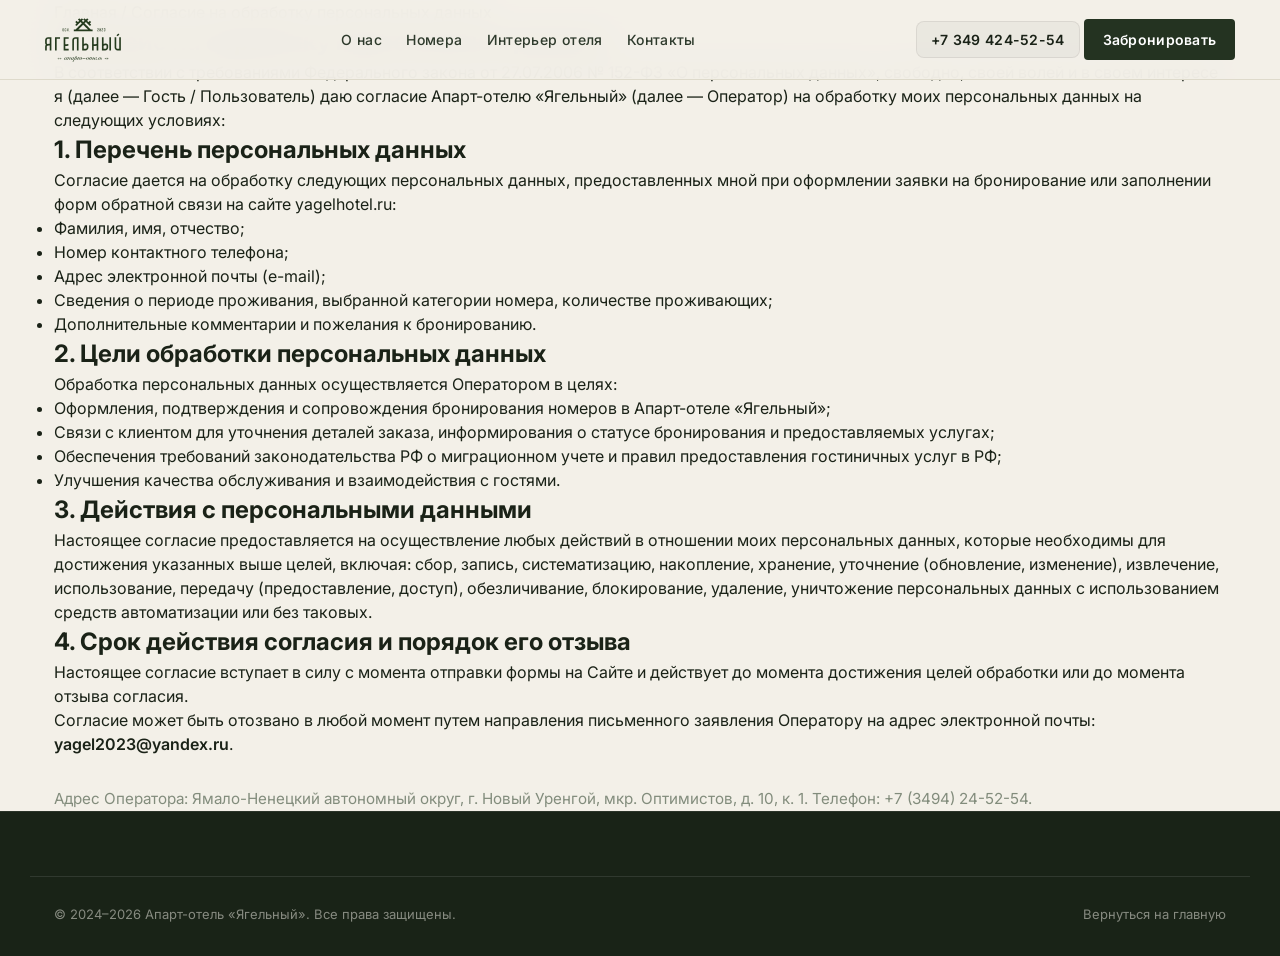
==== agreement.html @ 8dee371a "Deploy apart-hotel Yagelny website" ====
<!DOCTYPE html>
<html lang="ru">
<head>
  <meta charset="UTF-8">
  <meta name="viewport" content="width=device-width, initial-scale=1.0">
  <title>Согласие на обработку персональных данных — Апарт-отель «Ягельный»</title>
  <meta name="description" content="Согласие на обработку персональных данных гостей апарт-отеля «Ягельный» в Новом Уренгое в соответствии с 152-ФЗ.">
  <link rel="stylesheet" href="css/style.css">
  <link rel="icon" type="image/svg+xml" href="assets/icons/__.svg">
</head>
<body>
  <!-- Header -->
  <header class="header">
    <div class="container header__inner">
      <a href="index.html" class="header__logo">
        <img src="assets/icons/svg_1714082821944.svg" alt="Апарт-отель Ягельный">
      </a>
      <nav class="header__nav">
        <a href="index.html#about" class="header__nav-link">О нас</a>
        <a href="index.html#rooms" class="header__nav-link">Номера</a>
        <a href="index.html#interer" class="header__nav-link">Интерьер отеля</a>
        <a href="index.html#contacts" class="header__nav-link">Контакты</a>
      </nav>
      <div class="header__contacts">
        <a href="tel:+73494245254" class="header__phone">+7 349 424-52-54</a>
        <a href="index.html#rooms" class="btn btn--primary btn--sm">Забронировать</a>
      </div>
    </div>
  </header>

  <main class="legal-page">
    <div class="container">
      <div class="breadcrumbs">
        <a href="index.html">Главная</a>
        <span>/</span>
        <span>Согласие на обработку персональных данных</span>
      </div>

      <article class="legal-card">
        <h1>Согласие на обработку персональных данных</h1>
        <p>
          В соответствии с требованиями Федерального закона от 27.07.2006 № 152-ФЗ «О персональных данных», свободно, своей волей и в своем интересе я (далее — Гость / Пользователь) даю согласие Апарт-отелю «Ягельный» (далее — Оператор) на обработку моих персональных данных на следующих условиях:
        </p>

        <h2>1. Перечень персональных данных</h2>
        <p>Согласие дается на обработку следующих персональных данных, предоставленных мной при оформлении заявки на бронирование или заполнении форм обратной связи на сайте yagelhotel.ru:</p>
        <ul>
          <li>Фамилия, имя, отчество;</li>
          <li>Номер контактного телефона;</li>
          <li>Адрес электронной почты (e-mail);</li>
          <li>Сведения о периоде проживания, выбранной категории номера, количестве проживающих;</li>
          <li>Дополнительные комментарии и пожелания к бронированию.</li>
        </ul>

        <h2>2. Цели обработки персональных данных</h2>
        <p>Обработка персональных данных осуществляется Оператором в целях:</p>
        <ul>
          <li>Оформления, подтверждения и сопровождения бронирования номеров в Апарт-отеле «Ягельный»;</li>
          <li>Связи с клиентом для уточнения деталей заказа, информирования о статусе бронирования и предоставляемых услугах;</li>
          <li>Обеспечения требований законодательства РФ о миграционном учете и правил предоставления гостиничных услуг в РФ;</li>
          <li>Улучшения качества обслуживания и взаимодействия с гостями.</li>
        </ul>

        <h2>3. Действия с персональными данными</h2>
        <p>Настоящее согласие предоставляется на осуществление любых действий в отношении моих персональных данных, которые необходимы для достижения указанных выше целей, включая: сбор, запись, систематизацию, накопление, хранение, уточнение (обновление, изменение), извлечение, использование, передачу (предоставление, доступ), обезличивание, блокирование, удаление, уничтожение персональных данных с использованием средств автоматизации или без таковых.</p>

        <h2>4. Срок действия согласия и порядок его отзыва</h2>
        <p>Настоящее согласие вступает в силу с момента отправки формы на Сайте и действует до момента достижения целей обработки или до момента отзыва согласия.</p>
        <p>Согласие может быть отозвано в любой момент путем направления письменного заявления Оператору на адрес электронной почты: <a href="mailto:yagel2023@yandex.ru" style="color: var(--color-primary); font-weight: 600;">yagel2023@yandex.ru</a>.</p>

        <p style="margin-top: 32px; font-size: 0.95rem; color: var(--color-text-muted);">
          Адрес Оператора: Ямало-Ненецкий автономный округ, г. Новый Уренгой, мкр. Оптимистов, д. 10, к. 1. Телефон: +7 (3494) 24-52-54.
        </p>
      </article>
    </div>
  </main>

  <!-- Footer -->
  <footer class="footer">
    <div class="container footer__bottom">
      <div>© 2024–2026 Апарт-отель «Ягельный». Все права защищены.</div>
      <div><a href="index.html" class="footer__link">Вернуться на главную</a></div>
    </div>
  </footer>
</body>
</html>
---- css/style.css ----
/* ==========================================================================
   АПАРТ-ОТЕЛЬ «ЯГЕЛЬНЫЙ» — НЕНАВЯЗЧИВАЯ РОСКОШЬ (QUIET LUXURY)
   Глубокая природная палитра, баланс теплого камня и темной хвои
   ========================================================================== */

@import url('https://fonts.googleapis.com/css2?family=Inter:wght@300;400;500;600;700&display=swap');

:root {
  /* Палитра тихого люкса (Warm Linen, Nordic Pine, Deep Slate) */
  --color-pine-dark: #192317;       /* Глубокий ночной хвойный */
  --color-pine: #243321;            /* Благородная хвоя */
  --color-pine-card: #2e402b;       /* Карточки в темных блоках */
  --color-pine-light: #3f553b;      /* Акцентный мох */
  
  --color-sand: #d5d1c2;            /* Ягель / северный лен */
  --color-sand-light: #eae6da;      /* Светлый камень */
  --color-sand-dark: #b8b3a0;
  
  --color-bg: #f3f0e8;              /* Теплый фоновый известняк (никакой стерильной белизны) */
  --color-surface-warm: #fcfbf7;    /* Мягкая слоновая кость */
  --color-surface-subtle: #eae7dc;  /* Фактурный контрастный беж */
  
  --color-brass: #bda36e;           /* Приглушенная латунь / теплое золото */
  --color-brass-hover: #cfb782;
  
  --color-border: #dedacb;          /* Изящные мягкие разделители */
  --color-border-dark: rgba(255, 255, 255, 0.12);
  
  --color-text: #1a2217;            /* Глубокий темный антрацит */
  --color-text-secondary: #566151;  /* Спокойный лесной сланец */
  --color-text-muted: #828c7c;      /* Деликатные подписи */
  
  --color-text-light: #f4f2ea;      /* Светлый текст для темных блоков */
  --color-text-light-muted: #b8c0b2;
  
  --font-sans: 'Inter', -apple-system, BlinkMacSystemFont, 'Segoe UI', Roboto, sans-serif;
  
  --shadow-card: 0 4px 20px rgba(25, 35, 23, 0.05);
  --shadow-hover: 0 12px 36px rgba(25, 35, 23, 0.1);
  --shadow-dark-card: 0 8px 30px rgba(0, 0, 0, 0.25);
  
  --radius-xs: 4px;
  --radius-sm: 8px;
  --radius-md: 14px;
  --radius-lg: 20px;
  
  --container-max: 1220px;
  --header-height: 80px;
  
  --transition: all 0.25s cubic-bezier(0.2, 0, 0, 1);
}

/* --- Сброс и база --- */
*, *::before, *::after {
  box-sizing: border-box;
  margin: 0;
  padding: 0;
}

html {
  font-family: var(--font-sans);
  font-size: 16px;
  line-height: 1.5;
  color: var(--color-text);
  background-color: var(--color-bg);
  scroll-behavior: smooth;
  -webkit-font-smoothing: antialiased;
}

body {
  overflow-x: hidden;
  min-height: 100vh;
  display: flex;
  flex-direction: column;
}

img, svg {
  display: block;
  max-width: 100%;
  height: auto;
}

a {
  color: inherit;
  text-decoration: none;
  transition: var(--transition);
}

button {
  cursor: pointer;
  font-family: inherit;
  border: none;
  background: none;
}

.container {
  width: 100%;
  max-width: var(--container-max);
  margin: 0 auto;
  padding: 0 24px;
}

/* --- Секции --- */
.section {
  padding: 96px 0;
  position: relative;
}

.section--warm {
  background-color: var(--color-surface-subtle);
  border-top: 1px solid var(--color-border);
  border-bottom: 1px solid var(--color-border);
}

.section--dark {
  background-color: var(--color-pine);
  color: var(--color-text-light);
  border-top: 1px solid rgba(255, 255, 255, 0.08);
  border-bottom: 1px solid rgba(255, 255, 255, 0.08);
}

.section-header {
  margin-bottom: 56px;
}

.section-header--center {
  text-align: center;
  max-width: 720px;
  margin-left: auto;
  margin-right: auto;
}

.section-tag {
  display: inline-block;
  font-size: 0.75rem;
  font-weight: 700;
  text-transform: uppercase;
  letter-spacing: 0.18em;
  color: var(--color-brass);
  margin-bottom: 12px;
}

.section-title {
  font-size: 2.5rem;
  font-weight: 600;
  letter-spacing: -0.025em;
  line-height: 1.2;
  color: var(--color-text);
  margin-bottom: 16px;
}

.section--dark .section-title {
  color: #ffffff;
}

.section-subtitle {
  font-size: 1.125rem;
  color: var(--color-text-secondary);
  line-height: 1.65;
}

.section--dark .section-subtitle {
  color: var(--color-text-light-muted);
}

/* --- Кнопки (Quiet Luxury) --- */
.btn {
  display: inline-flex;
  align-items: center;
  justify-content: center;
  gap: 10px;
  padding: 14px 28px;
  font-size: 0.9375rem;
  font-weight: 600;
  border-radius: var(--radius-xs);
  transition: var(--transition);
  letter-spacing: 0.02em;
  white-space: nowrap;
}

.btn--primary {
  background-color: var(--color-pine);
  color: #ffffff;
  border: 1px solid transparent;
}

.btn--primary:hover {
  background-color: var(--color-pine-dark);
  transform: translateY(-2px);
  box-shadow: 0 6px 18px rgba(25, 35, 23, 0.2);
}

.btn--brass {
  background-color: var(--color-brass);
  color: #151d13;
  font-weight: 700;
  border: 1px solid transparent;
}

.btn--brass:hover {
  background-color: var(--color-brass-hover);
  transform: translateY(-2px);
  box-shadow: 0 6px 20px rgba(189, 163, 110, 0.35);
}

.btn--outline-dark {
  border: 1px solid var(--color-border);
  background: var(--color-surface-warm);
  color: var(--color-text);
}

.btn--outline-dark:hover {
  border-color: var(--color-text);
  background: #ffffff;
  transform: translateY(-2px);
}

.btn--outline-light {
  border: 1px solid rgba(255, 255, 255, 0.25);
  color: var(--color-text-light);
  background: rgba(255, 255, 255, 0.06);
}

.btn--outline-light:hover {
  border-color: var(--color-brass);
  color: var(--color-brass);
  background: rgba(255, 255, 255, 0.12);
  transform: translateY(-2px);
}

.btn--sm {
  padding: 9px 18px;
  font-size: 0.875rem;
}

/* --- Шапка --- */
/* ==========================================================================
   ВЕРХНЯЯ ПАНЕЛЬ НАВИГАЦИИ (HEADER)
   ========================================================================== */
.header {
  position: fixed;
  top: 0;
  left: 0;
  width: 100%;
  height: var(--header-height);
  background: rgba(243, 240, 232, 0.95);
  backdrop-filter: blur(16px);
  -webkit-backdrop-filter: blur(16px);
  z-index: 1000;
  border-bottom: 1px solid var(--color-border);
  transition: height 0.3s ease, background 0.3s ease, box-shadow 0.3s ease;
}

.header.scrolled {
  background: rgba(243, 240, 232, 0.98);
  height: 70px;
  box-shadow: 0 4px 24px rgba(25, 35, 23, 0.08);
}

.header__inner {
  width: 100%;
  max-width: 1560px;
  margin: 0 auto;
  padding: 0 clamp(24px, 3.5vw, 56px);
  height: 100%;
  display: flex;
  align-items: center;
  justify-content: space-between;
  box-sizing: border-box;
}

.header__logo {
  display: flex;
  align-items: center;
  flex-shrink: 0;
  text-decoration: none;
}

.header__logo img {
  height: 44px;
  width: auto;
  display: block;
  filter: brightness(0.2) sepia(1) hue-rotate(60deg) saturate(2);
  transition: opacity 0.2s ease, transform 0.2s ease;
}

.header__logo:hover img {
  opacity: 0.82;
  transform: translateY(-1px);
}

.header__nav {
  display: flex;
  align-items: center;
  justify-content: center;
  gap: clamp(18px, 1.9vw, 28px);
}

.header__nav-link {
  font-family: var(--font-main);
  font-size: 0.875rem;
  font-weight: 500;
  color: #2e3a2c;
  letter-spacing: 0.025em;
  white-space: nowrap;
  padding: 8px 0;
  position: relative;
  text-decoration: none;
  transition: color 0.2s ease;
}

.header__nav-link::after {
  content: '';
  position: absolute;
  bottom: 0;
  left: 0;
  width: 0;
  height: 1.5px;
  background-color: var(--color-brass);
  transition: width 0.25s ease;
  border-radius: 1px;
}

.header__nav-link:hover {
  color: #121c10;
}

.header__nav-link:hover::after {
  width: 100%;
}

.header__actions {
  display: flex;
  align-items: center;
  gap: 16px;
  flex-shrink: 0;
}

.header__divider {
  width: 1px;
  height: 24px;
  background: rgba(36, 51, 33, 0.16);
  flex-shrink: 0;
  margin-right: 4px;
}

.header__phone {
  display: inline-flex;
  align-items: center;
  gap: 8px;
  font-size: 0.875rem;
  font-weight: 600;
  color: var(--color-text);
  letter-spacing: 0.02em;
  white-space: nowrap;
  padding: 7px 14px;
  border-radius: var(--radius-sm);
  background: rgba(0, 0, 0, 0.035);
  border: 1px solid rgba(0, 0, 0, 0.07);
  transition: all 0.2s ease;
  text-decoration: none;
}

.header__phone svg {
  color: var(--color-brass);
  flex-shrink: 0;
}

.header__phone:hover {
  color: var(--color-brass);
  background: rgba(189, 163, 110, 0.1);
  border-color: rgba(189, 163, 110, 0.35);
}

.header__burger {
  display: none;
  flex-direction: column;
  justify-content: space-between;
  width: 26px;
  height: 18px;
}

.header__burger span {
  display: block;
  height: 2px;
  width: 100%;
  background-color: var(--color-text);
  border-radius: 1px;
}

/* Мобильное меню */
.mobile-nav {
  position: fixed;
  top: 0;
  right: -100%;
  width: 100%;
  max-width: 320px;
  height: 100vh;
  background: var(--color-surface-warm);
  z-index: 1001;
  padding: 80px 30px 40px;
  display: flex;
  flex-direction: column;
  justify-content: space-between;
  transition: right 0.3s ease;
  box-shadow: -6px 0 30px rgba(0, 0, 0, 0.15);
}

.mobile-nav.active {
  right: 0;
}

.mobile-nav__overlay {
  position: fixed;
  top: 0;
  left: 0;
  width: 100%;
  height: 100%;
  background: rgba(20, 27, 18, 0.6);
  backdrop-filter: blur(4px);
  z-index: 1000;
  opacity: 0;
  visibility: hidden;
  transition: opacity 0.25s ease;
}

.mobile-nav__overlay.active {
  opacity: 1;
  visibility: visible;
}

.mobile-nav__link {
  font-size: 1.15rem;
  font-weight: 500;
  padding: 12px 0;
  border-bottom: 1px solid var(--color-border);
  display: block;
  color: var(--color-text);
}

/* --- Главный экран (Hero) --- */
.hero {
  position: relative;
  padding-top: calc(var(--header-height) + 24px);
  padding-bottom: 64px;
}

.hero__card {
  position: relative;
  min-height: 560px;
  border-radius: var(--radius-lg);
  overflow: hidden;
  box-shadow: var(--shadow-card);
  border: 1px solid var(--color-border);
  display: flex;
  align-items: flex-end;
}

.hero__bg {
  position: absolute;
  top: 0;
  left: 0;
  width: 100%;
  height: 100%;
  object-fit: cover;
}

.hero__scrim {
  position: absolute;
  top: 0;
  left: 0;
  width: 100%;
  height: 100%;
  background: linear-gradient(180deg, rgba(20, 28, 18, 0.2) 0%, rgba(20, 28, 18, 0.65) 60%, rgba(20, 28, 18, 0.92) 100%);
}

.hero__content {
  position: relative;
  z-index: 2;
  padding: 56px 64px;
  max-width: 860px;
  color: #ffffff;
}

.hero__tag {
  display: inline-block;
  font-size: 0.8125rem;
  font-weight: 700;
  text-transform: uppercase;
  letter-spacing: 0.16em;
  color: var(--color-brass);
  margin-bottom: 16px;
}

.hero__title {
  font-size: 3.25rem;
  font-weight: 600;
  letter-spacing: -0.03em;
  line-height: 1.15;
  margin-bottom: 16px;
  text-shadow: 0 2px 20px rgba(0, 0, 0, 0.4);
}

.hero__desc {
  font-size: 1.1875rem;
  color: rgba(244, 242, 234, 0.92);
  line-height: 1.65;
  margin-bottom: 32px;
  max-width: 700px;
}

/* ==========================================================================
   Премиальный виджет бронирования (Quiet Luxury Booking Widget)
   ========================================================================== */
.booking-widget {
  position: relative;
  z-index: 20;
  max-width: 1120px;
  margin: -40px auto 0;
}

.booking-widget__main {
  background: linear-gradient(135deg, rgba(25, 36, 23, 0.96) 0%, rgba(18, 26, 17, 0.98) 100%);
  border: 1px solid rgba(199, 171, 112, 0.32);
  border-radius: 18px;
  padding: 10px 14px 10px 20px;
  box-shadow: 0 24px 60px rgba(0, 0, 0, 0.45), 0 0 0 1px rgba(255, 255, 255, 0.05) inset;
  backdrop-filter: blur(24px) saturate(160%);
  display: flex;
  align-items: center;
  gap: 14px;
  transition: var(--transition);
}

.booking-widget__main:focus-within {
  border-color: rgba(199, 171, 112, 0.6);
  box-shadow: 0 28px 70px rgba(0, 0, 0, 0.5), 0 0 28px rgba(199, 171, 112, 0.2);
}

/* Блок дат (Заезд и Выезд) */
.booking-segment--dates {
  position: relative;
  display: flex;
  align-items: center;
  gap: 8px;
  flex: 1.6;
}

.booking-segment__cell {
  position: relative;
  display: flex;
  align-items: center;
  gap: 12px;
  padding: 10px 14px;
  border-radius: 12px;
  background: rgba(255, 255, 255, 0.04);
  border: 1px solid rgba(255, 255, 255, 0.08);
  cursor: pointer;
  transition: var(--transition);
  flex: 1;
}

.booking-segment__cell:hover,
.booking-segment__cell.active {
  background: rgba(255, 255, 255, 0.09);
  border-color: rgba(199, 171, 112, 0.5);
  box-shadow: 0 0 15px rgba(199, 171, 112, 0.15);
}

.booking-segment__icon {
  color: var(--color-brass);
  display: flex;
  align-items: center;
  justify-content: center;
  flex-shrink: 0;
}

.booking-segment__text {
  display: flex;
  flex-direction: column;
  gap: 2px;
  min-width: 0;
}

.booking-segment__label {
  font-size: 0.6875rem;
  font-weight: 700;
  text-transform: uppercase;
  letter-spacing: 0.12em;
  color: #a4af9e;
}

.booking-segment__val {
  font-size: 1rem;
  font-weight: 600;
  color: #ffffff;
  white-space: nowrap;
  letter-spacing: -0.01em;
}

.booking-segment__hint {
  font-size: 0.75rem;
  color: #8c9886;
  white-space: nowrap;
}

.booking-hidden-date {
  position: absolute;
  top: 0;
  left: 0;
  width: 1px;
  height: 1px;
  opacity: 0;
  pointer-events: none;
}

/* Всплывающий календарь дат (Luxury Datepicker) */
.dates-popover {
  position: absolute;
  top: calc(100% + 14px);
  left: 0;
  width: min(600px, calc(100vw - 32px));
  background: #141f14;
  border: 1px solid rgba(199, 171, 112, 0.45);
  border-radius: 18px;
  padding: 20px;
  box-shadow: 0 28px 70px rgba(0, 0, 0, 0.8), 0 0 0 1px rgba(255, 255, 255, 0.06) inset;
  backdrop-filter: blur(28px);
  z-index: 1000;
  display: none;
  flex-direction: column;
  gap: 16px;
  cursor: default;
}

.dates-popover.active {
  display: flex;
  animation: popoverFadeIn 0.22s cubic-bezier(0.16, 1, 0.3, 1) forwards;
}

.dates-popover__header {
  display: flex;
  align-items: center;
  justify-content: space-between;
  gap: 16px;
  border-bottom: 1px solid rgba(255, 255, 255, 0.08);
  padding-bottom: 12px;
}

.dates-popover__title-wrap {
  display: flex;
  flex-direction: column;
  gap: 3px;
}

.dates-popover__title {
  font-size: 1rem;
  font-weight: 700;
  color: #ffffff;
  letter-spacing: -0.01em;
}

.dates-popover__subtitle {
  font-size: 0.75rem;
  color: var(--color-brass);
}

.dates-popover__nav {
  display: flex;
  align-items: center;
  gap: 6px;
}

.dp-nav-btn {
  width: 32px;
  height: 32px;
  border-radius: 8px;
  background: rgba(255, 255, 255, 0.06);
  border: 1px solid rgba(255, 255, 255, 0.12);
  color: #ffffff;
  font-size: 1.25rem;
  line-height: 1;
  display: flex;
  align-items: center;
  justify-content: center;
  cursor: pointer;
  transition: var(--transition);
}

.dp-nav-btn:hover {
  background: rgba(199, 171, 112, 0.2);
  border-color: var(--color-brass);
  color: var(--color-brass);
}

.dates-popover__presets {
  display: flex;
  align-items: center;
  gap: 8px;
  flex-wrap: wrap;
}

.dp-preset-chip {
  padding: 5px 12px;
  border-radius: 20px;
  background: rgba(255, 255, 255, 0.05);
  border: 1px solid rgba(255, 255, 255, 0.12);
  color: #cfd6cc;
  font-size: 0.78rem;
  font-weight: 600;
  cursor: pointer;
  transition: var(--transition);
}

.dp-preset-chip:hover {
  background: rgba(255, 255, 255, 0.1);
  color: #ffffff;
}

.dp-preset-chip.active {
  background: rgba(199, 171, 112, 0.2);
  border-color: var(--color-brass);
  color: var(--color-brass);
}

.dates-popover__calendars {
  display: grid;
  grid-template-columns: repeat(2, 1fr);
  gap: 20px;
}

@media (max-width: 600px) {
  .dates-popover__calendars {
    grid-template-columns: 1fr;
  }
}

.dp-month {
  display: flex;
  flex-direction: column;
  gap: 10px;
}

.dp-month__name {
  font-size: 0.88rem;
  font-weight: 700;
  color: #ffffff;
  text-align: center;
  text-transform: capitalize;
}

.dp-weekdays {
  display: grid;
  grid-template-columns: repeat(7, 1fr);
  gap: 2px;
  text-align: center;
}

.dp-weekday {
  font-size: 0.7rem;
  font-weight: 600;
  color: #7d8b77;
  padding: 4px 0;
}

.dp-days {
  display: grid;
  grid-template-columns: repeat(7, 1fr);
  gap: 3px 2px;
}

.dp-day {
  height: 36px;
  display: flex;
  align-items: center;
  justify-content: center;
  font-size: 0.84rem;
  font-weight: 500;
  color: #e4e8e2;
  border-radius: 8px;
  cursor: pointer;
  transition: background 0.15s ease, color 0.15s ease;
  position: relative;
  user-select: none;
}

.dp-day:hover:not(.dp-day--disabled) {
  background: rgba(199, 171, 112, 0.3);
  color: #ffffff;
}

.dp-day--disabled {
  opacity: 0.25;
  cursor: not-allowed;
  color: #636f5e;
}

.dp-day--today::after {
  content: '';
  position: absolute;
  bottom: 3px;
  width: 4px;
  height: 4px;
  border-radius: 50%;
  background: var(--color-brass);
}

.dp-day--in-range {
  background: rgba(199, 171, 112, 0.18);
  color: #ffffff;
  border-radius: 0;
}

.dp-day--range-start {
  background: var(--color-brass) !important;
  color: #121a11 !important;
  font-weight: 700;
  border-top-left-radius: 8px !important;
  border-bottom-left-radius: 8px !important;
  border-top-right-radius: 0;
  border-bottom-right-radius: 0;
}

.dp-day--range-end,
.dp-day--hover-end {
  background: var(--color-brass) !important;
  color: #121a11 !important;
  font-weight: 700;
  border-top-right-radius: 8px !important;
  border-bottom-right-radius: 8px !important;
  border-top-left-radius: 0;
  border-bottom-left-radius: 0;
}

.dp-day--range-start.dp-day--range-end,
.dp-day--range-start.dp-day--hover-end {
  border-radius: 8px !important;
}

.dates-popover__footer {
  display: flex;
  align-items: center;
  justify-content: space-between;
  border-top: 1px solid rgba(255, 255, 255, 0.08);
  padding-top: 14px;
  gap: 16px;
}

.dp-summary {
  display: flex;
  flex-direction: column;
  gap: 2px;
}

.dp-summary__dates {
  font-size: 0.92rem;
  font-weight: 700;
  color: #ffffff;
}

.dp-summary__nights {
  font-size: 0.75rem;
  color: #8c9886;
}

/* Бейдж длительности проживания */
.booking-segment__duration {
  display: flex;
  align-items: center;
  justify-content: center;
  flex-shrink: 0;
}

.duration-badge {
  font-size: 0.72rem;
  font-weight: 700;
  color: var(--color-brass);
  background: rgba(199, 171, 112, 0.14);
  border: 1px solid rgba(199, 171, 112, 0.28);
  padding: 4px 10px;
  border-radius: 20px;
  white-space: nowrap;
  letter-spacing: 0.04em;
}

/* Вертикальный разделитель */
.booking-widget__sep {
  width: 1px;
  height: 48px;
  background: rgba(255, 255, 255, 0.1);
  flex-shrink: 0;
}

/* Сегмент гостей */
.booking-segment--guests {
  position: relative;
  display: flex;
  align-items: center;
  gap: 12px;
  padding: 10px 16px;
  border-radius: 12px;
  background: rgba(255, 255, 255, 0.04);
  border: 1px solid rgba(255, 255, 255, 0.08);
  cursor: pointer;
  transition: var(--transition);
  flex: 1.2;
}

.booking-segment--guests:hover,
.booking-segment--guests.active {
  background: rgba(255, 255, 255, 0.09);
  border-color: rgba(199, 171, 112, 0.4);
}

.booking-segment__arrow {
  margin-left: auto;
  color: #8c9886;
  display: flex;
  align-items: center;
  transition: transform 0.2s ease;
}

.booking-segment--guests.active .booking-segment__arrow {
  transform: rotate(180deg);
  color: var(--color-brass);
}

/* Всплывающее меню выбора гостей (Popover) */
.guests-popover {
  position: absolute;
  top: calc(100% + 14px);
  left: 0;
  width: 320px;
  background: #151f14;
  border: 1px solid rgba(199, 171, 112, 0.4);
  border-radius: 16px;
  padding: 18px 20px;
  box-shadow: 0 24px 60px rgba(0, 0, 0, 0.75), 0 0 0 1px rgba(255, 255, 255, 0.06) inset;
  backdrop-filter: blur(24px);
  z-index: 1000;
  display: none;
  flex-direction: column;
  gap: 13px;
  cursor: default;
}

.guests-popover.active {
  display: flex;
  animation: popoverFadeIn 0.2s cubic-bezier(0.16, 1, 0.3, 1) forwards;
}

@keyframes popoverFadeIn {
  from { opacity: 0; transform: translateY(-8px); }
  to { opacity: 1; transform: translateY(0); }
}

.guests-popover__row {
  display: flex;
  align-items: center;
  justify-content: space-between;
}

.guests-popover__title {
  font-size: 0.9375rem;
  font-weight: 600;
  color: #ffffff;
}

.guests-popover__sub {
  font-size: 0.75rem;
  color: #8c9886;
}

.num-counter {
  display: flex;
  align-items: center;
  gap: 12px;
}

.num-counter__btn {
  width: 32px;
  height: 32px;
  border-radius: 8px;
  background: rgba(255, 255, 255, 0.08);
  border: 1px solid rgba(255, 255, 255, 0.15);
  color: #ffffff;
  font-size: 1.1rem;
  font-weight: 600;
  display: flex;
  align-items: center;
  justify-content: center;
  cursor: pointer;
  transition: var(--transition);
}

.num-counter__btn:hover {
  background: var(--color-brass);
  color: #151d13;
  border-color: var(--color-brass);
}

.num-counter__btn:disabled {
  opacity: 0.3;
  cursor: not-allowed;
  pointer-events: none;
}

.num-counter__val {
  font-size: 1rem;
  font-weight: 700;
  color: #ffffff;
  min-width: 16px;
  text-align: center;
}

.guests-popover__divider {
  height: 1px;
  background: rgba(255, 255, 255, 0.08);
}

.guests-popover__category {
  display: flex;
  flex-direction: column;
  gap: 6px;
}

.guests-popover__label {
  font-size: 0.75rem;
  font-weight: 700;
  text-transform: uppercase;
  letter-spacing: 0.08em;
  color: #a4af9e;
}

.guests-popover__select {
  width: 100%;
  padding: 10px 12px;
  border-radius: 8px;
  background: rgba(255, 255, 255, 0.06);
  border: 1px solid rgba(255, 255, 255, 0.15);
  color: #ffffff;
  font-family: inherit;
  font-size: 0.875rem;
  outline: none;
  cursor: pointer;
}

.guests-popover__select:focus {
  border-color: var(--color-brass);
}

.guests-popover__select option {
  background: #192317;
  color: #ffffff;
}

.guests-popover__apply {
  margin-top: 4px;
}

/* Кнопка поиска */
.booking-widget__cta {
  flex-shrink: 0;
}

.booking-search-btn {
  height: 56px;
  padding: 0 28px;
  font-size: 0.95rem;
  font-weight: 700;
  border-radius: 12px;
  display: inline-flex;
  align-items: center;
  gap: 10px;
  background: linear-gradient(135deg, #c7ab70 0%, #b89a5b 100%);
  color: #121910;
  box-shadow: 0 8px 24px rgba(184, 154, 91, 0.3);
  transition: var(--transition);
}

.booking-search-btn:hover {
  background: linear-gradient(135deg, #dec794 0%, #c7ab70 100%);
  transform: translateY(-2px);
  box-shadow: 0 12px 30px rgba(184, 154, 91, 0.45);
}

/* Подстрочник с гарантиями */
.booking-widget__trust {
  display: flex;
  align-items: center;
  justify-content: center;
  gap: 16px;
  flex-wrap: wrap;
  margin-top: 14px;
  font-size: 0.8125rem;
  color: #7b8875;
}

.bw-trust-item {
  display: flex;
  align-items: center;
  gap: 6px;
  color: #63715e;
}

.bw-trust-item span {
  font-weight: 500;
}

.bw-trust-dot {
  width: 3px;
  height: 3px;
  border-radius: 50%;
  background: rgba(199, 171, 112, 0.4);
}

@media (max-width: 992px) {
  .booking-widget {
    margin-top: -24px;
  }
  
  .booking-widget__main {
    flex-direction: column;
    padding: 14px;
    gap: 12px;
  }
  
  .booking-segment--dates {
    width: 100%;
    display: grid;
    grid-template-columns: 1fr auto 1fr;
    align-items: center;
    gap: 8px;
  }

  .booking-segment__cell {
    width: 100%;
    padding: 10px 10px;
    gap: 8px;
  }

  .booking-segment__icon {
    display: none;
  }

  .booking-segment__label {
    font-size: 0.625rem;
  }

  .booking-segment__val {
    font-size: 0.875rem;
  }

  .booking-segment__hint {
    font-size: 0.6875rem;
  }

  .duration-badge {
    padding: 3px 8px;
    font-size: 0.6875rem;
  }

  .booking-widget__sep {
    display: none;
  }

  .booking-segment--guests {
    width: 100%;
    padding: 12px 14px;
  }

  .booking-widget__cta {
    width: 100%;
  }

  .booking-search-btn {
    width: 100%;
    height: 52px;
    font-size: 1rem;
    justify-content: center;
  }

  .guests-popover {
    position: static;
    width: 100%;
    margin-top: 10px;
    box-shadow: none;
    background: #111a10;
    border: 1px solid rgba(199, 171, 112, 0.35);
  }

  .booking-widget__trust {
    flex-direction: column;
    gap: 8px;
    align-items: center;
    font-size: 0.75rem;
    text-align: center;
  }

  .bw-trust-dot {
    display: none;
  }
}

/* Факты доверия (Trust Badges) */
.hero-stats {
  display: grid;
  grid-template-columns: repeat(4, 1fr);
  gap: 24px;
  margin-top: 36px;
}

.stat-item {
  background: var(--color-surface-warm);
  border: 1px solid var(--color-border);
  border-radius: var(--radius-sm);
  padding: 18px 20px;
  box-shadow: var(--shadow-card);
}

.stat-item__title {
  font-size: 1.25rem;
  font-weight: 700;
  color: var(--color-pine);
  margin-bottom: 2px;
}

.stat-item__desc {
  font-size: 0.8125rem;
  color: var(--color-text-secondary);
  line-height: 1.4;
}

/* --- Секция: Философия отдыха (Эдиториал блок) --- */
.editorial-grid {
  display: grid;
  grid-template-columns: 1fr 1fr;
  gap: 56px;
  align-items: center;
}

.editorial-img-wrap {
  position: relative;
  border-radius: var(--radius-md);
  overflow: hidden;
  box-shadow: var(--shadow-card);
  border: 1px solid var(--color-border);
  height: 460px;
}

.editorial-img-wrap img {
  width: 100%;
  height: 100%;
  object-fit: cover;
}

.editorial-content {
  display: flex;
  flex-direction: column;
  justify-content: center;
}

.editorial-text {
  font-size: 1.0625rem;
  color: var(--color-text-secondary);
  line-height: 1.75;
  margin-bottom: 28px;
}

/* --- Секция: Почему выбирают нас (Фактурные карточки) --- */
.why-grid {
  display: grid;
  grid-template-columns: repeat(4, 1fr);
  gap: 24px;
}

.why-card {
  background: var(--color-surface-warm);
  border: 1px solid var(--color-border);
  border-radius: var(--radius-md);
  padding: 32px 26px;
  transition: var(--transition);
  box-shadow: var(--shadow-card);
}

.why-card:hover {
  transform: translateY(-4px);
  box-shadow: var(--shadow-hover);
  border-color: var(--color-pine-light);
}

.why-card__num {
  font-size: 0.8125rem;
  font-weight: 700;
  letter-spacing: 0.1em;
  color: var(--color-brass);
  margin-bottom: 18px;
  display: block;
}

.why-card__title {
  font-size: 1.25rem;
  font-weight: 600;
  color: var(--color-text);
  margin-bottom: 12px;
  line-height: 1.3;
}

.why-card__desc {
  font-size: 0.9375rem;
  color: var(--color-text-secondary);
  line-height: 1.6;
}

/* --- Секция Номеров (Глубокий хвойный фон - Контраст роскоши) --- */
.rooms-grid {
  display: grid;
  grid-template-columns: repeat(3, 1fr);
  gap: 28px;
  margin-bottom: 56px;
}

.room-card {
  background: var(--color-pine-card);
  border: 1px solid rgba(255, 255, 255, 0.1);
  border-radius: var(--radius-md);
  overflow: hidden;
  display: flex;
  flex-direction: column;
  transition: var(--transition);
  box-shadow: var(--shadow-dark-card);
}

.room-card:hover {
  transform: translateY(-6px);
  border-color: rgba(189, 163, 110, 0.4);
  box-shadow: 0 16px 40px rgba(0, 0, 0, 0.4);
}

.room-card__media {
  position: relative;
  height: 250px;
  overflow: hidden;
  cursor: pointer;
}

.room-card__img {
  width: 100%;
  height: 100%;
  object-fit: cover;
  transition: transform 0.5s ease;
}

.room-card:hover .room-card__img {
  transform: scale(1.05);
}

.room-card__tag {
  position: absolute;
  top: 14px;
  left: 14px;
  background: rgba(25, 35, 23, 0.88);
  border: 1px solid rgba(255, 255, 255, 0.15);
  backdrop-filter: blur(6px);
  color: var(--color-brass);
  padding: 5px 12px;
  border-radius: var(--radius-xs);
  font-size: 0.75rem;
  font-weight: 700;
  letter-spacing: 0.06em;
  text-transform: uppercase;
}

.room-card__body {
  padding: 26px;
  display: flex;
  flex-direction: column;
  flex-grow: 1;
}

.room-card__title {
  font-size: 1.45rem;
  font-weight: 600;
  color: #ffffff;
  margin-bottom: 8px;
}

.room-card__specs {
  display: flex;
  align-items: center;
  gap: 8px;
  font-size: 0.8125rem;
  color: var(--color-text-light-muted);
  margin-bottom: 16px;
}

.room-card__specs span:not(:last-child)::after {
  content: "·";
  margin-left: 8px;
}

.room-card__desc {
  font-size: 0.9375rem;
  color: rgba(244, 242, 234, 0.82);
  line-height: 1.6;
  margin-bottom: 24px;
  flex-grow: 1;
}

.room-card__footer {
  padding-top: 18px;
  border-top: 1px solid rgba(255, 255, 255, 0.08);
  display: flex;
  align-items: center;
  justify-content: space-between;
}

.room-card__price-value {
  font-size: 1.5rem;
  font-weight: 700;
  color: #ffffff;
}

.room-card__price-unit {
  font-size: 0.8125rem;
  color: var(--color-text-light-muted);
}

.room-card__actions {
  display: flex;
  gap: 8px;
}

/* Блок комплектации номеров (внутри темной секции) */
.amenities-panel {
  background: rgba(25, 35, 23, 0.7);
  border: 1px solid rgba(255, 255, 255, 0.1);
  border-radius: var(--radius-md);
  padding: 40px;
}

.amenities-panel__title {
  font-size: 1.35rem;
  font-weight: 600;
  color: #ffffff;
  margin-bottom: 28px;
  text-align: center;
  letter-spacing: -0.01em;
}

.amenities-grid {
  display: grid;
  grid-template-columns: repeat(5, 1fr);
  gap: 16px;
}

.amenity-card {
  display: flex;
  align-items: center;
  gap: 12px;
  padding: 14px 16px;
  background: rgba(255, 255, 255, 0.05);
  border: 1px solid rgba(255, 255, 255, 0.08);
  border-radius: var(--radius-xs);
  transition: var(--transition);
}

.amenity-card:hover {
  background: rgba(255, 255, 255, 0.09);
  border-color: rgba(189, 163, 110, 0.3);
}

.amenity-card__icon {
  width: 26px;
  height: 26px;
  min-width: 26px;
  filter: brightness(0) invert(1);
  opacity: 0.85;
}

.amenity-card__name {
  font-size: 0.875rem;
  font-weight: 500;
  color: var(--color-text-light);
  line-height: 1.3;
}

/* --- Галерея интерьера (Архитектурная гармония) --- */
.gallery-grid {
  display: grid;
  grid-template-columns: repeat(4, 1fr);
  grid-auto-rows: 275px;
  gap: 20px;
}

.gallery-cell {
  position: relative;
  border-radius: var(--radius-md);
  overflow: hidden;
  cursor: pointer;
  background: var(--color-surface-subtle);
  border: 1px solid rgba(36, 51, 33, 0.08);
  box-shadow: 0 4px 16px rgba(25, 35, 23, 0.04);
  transition: transform 0.35s ease, box-shadow 0.35s ease, border-color 0.35s ease;
}

.gallery-cell:hover {
  transform: translateY(-4px);
  box-shadow: 0 14px 32px rgba(25, 35, 23, 0.12);
  border-color: rgba(189, 163, 110, 0.5);
}

.gallery-cell--wide { grid-column: span 2; }

.gallery-cell img {
  width: 100%;
  height: 100%;
  object-fit: cover;
  display: block;
  transition: transform 0.65s cubic-bezier(0.16, 1, 0.3, 1);
}

.gallery-cell:hover img {
  transform: scale(1.05);
}

.gallery-cell__overlay {
  position: absolute;
  inset: 0;
  display: flex;
  align-items: flex-end;
  justify-content: space-between;
  padding: 22px 24px;
  background: linear-gradient(
    to top,
    rgba(16, 26, 15, 0.9) 0%,
    rgba(16, 26, 15, 0.45) 45%,
    transparent 80%
  );
  opacity: 0;
  transition: opacity 0.3s ease;
  pointer-events: none;
}

.gallery-cell:hover .gallery-cell__overlay {
  opacity: 1;
}

.gallery-cell__info {
  display: flex;
  flex-direction: column;
  gap: 4px;
  transform: translateY(8px);
  transition: transform 0.35s ease;
}

.gallery-cell:hover .gallery-cell__info {
  transform: translateY(0);
}

.gallery-cell__category {
  font-size: 0.75rem;
  font-weight: 600;
  text-transform: uppercase;
  letter-spacing: 0.08em;
  color: var(--color-brass);
}

.gallery-cell__title {
  font-size: 1.0625rem;
  font-weight: 600;
  color: #ffffff;
  margin: 0;
  line-height: 1.3;
  letter-spacing: 0.01em;
}

.gallery-cell__icon {
  width: 38px;
  height: 38px;
  border-radius: 50%;
  background: rgba(255, 255, 255, 0.18);
  backdrop-filter: blur(8px);
  -webkit-backdrop-filter: blur(8px);
  border: 1px solid rgba(255, 255, 255, 0.3);
  color: #ffffff;
  display: flex;
  align-items: center;
  justify-content: center;
  flex-shrink: 0;
  transform: scale(0.85);
  transition: transform 0.35s ease, background 0.25s ease, color 0.25s ease, border-color 0.25s ease;
}

.gallery-cell:hover .gallery-cell__icon {
  transform: scale(1);
  background: var(--color-brass);
  color: var(--color-pine-deep);
  border-color: var(--color-brass);
}

/* --- Отзывы гостей (Теплый бежевый фон) --- */
.reviews-grid {
  display: grid;
  grid-template-columns: repeat(3, 1fr);
  gap: 28px;
}

.review-card {
  background: var(--color-surface-warm);
  border: 1px solid var(--color-border);
  border-radius: var(--radius-md);
  padding: 32px 28px;
  box-shadow: var(--shadow-card);
  display: flex;
  flex-direction: column;
  transition: var(--transition);
}

.review-card:hover {
  transform: translateY(-4px);
  box-shadow: var(--shadow-hover);
}

.review-card__header {
  display: flex;
  align-items: center;
  justify-content: space-between;
  margin-bottom: 14px;
}

.review-card__author {
  font-size: 1rem;
  font-weight: 600;
  color: var(--color-text);
}

.review-card__badge {
  font-size: 0.75rem;
  font-weight: 600;
  color: var(--color-pine);
  background: var(--color-surface-subtle);
  padding: 4px 10px;
  border-radius: var(--radius-xs);
  border: 1px solid var(--color-border);
}

.review-card__rating {
  font-size: 0.875rem;
  font-weight: 700;
  color: var(--color-brass);
  margin-bottom: 12px;
}

.review-card__text {
  font-size: 0.9375rem;
  line-height: 1.65;
  color: var(--color-text-secondary);
  flex-grow: 1;
}

.review-card__date {
  font-size: 0.8125rem;
  color: var(--color-text-muted);
  margin-top: 18px;
}

/* --- Контакты и карта --- */
.contacts-grid {
  display: grid;
  grid-template-columns: 1fr 1.3fr;
  gap: 36px;
  background: var(--color-surface-warm);
  border: 1px solid var(--color-border);
  border-radius: var(--radius-md);
  overflow: hidden;
  box-shadow: var(--shadow-card);
}

.contacts-body {
  padding: 44px;
  display: flex;
  flex-direction: column;
  justify-content: space-between;
}

.policy-strip {
  display: grid;
  grid-template-columns: 1fr 1fr;
  gap: 16px;
  padding: 16px 20px;
  background: var(--color-surface-subtle);
  border-radius: var(--radius-xs);
  border: 1px solid var(--color-border);
  margin-bottom: 28px;
}

.policy-strip__label {
  font-size: 0.75rem;
  font-weight: 700;
  text-transform: uppercase;
  color: var(--color-text-muted);
  margin-bottom: 3px;
}

.policy-strip__value {
  font-size: 1.25rem;
  font-weight: 700;
  color: var(--color-pine);
}

.contact-row {
  margin-bottom: 18px;
}

.contact-row__label {
  font-size: 0.775rem;
  text-transform: uppercase;
  letter-spacing: 0.06em;
  font-weight: 600;
  color: var(--color-text-muted);
  margin-bottom: 3px;
}

.contact-row__value {
  font-size: 1.0625rem;
  font-weight: 500;
  color: var(--color-text);
}

.contacts-map-wrap {
  position: relative;
  overflow: hidden;
  min-height: 480px;
  height: 100%;
  background: #e3ded2;
}

.contacts-map-wrap iframe {
  position: absolute;
  top: 0;
  left: 0;
  width: 100%;
  height: calc(100% + 155px);
  border: 0;
}

.map-luxury-bar {
  position: absolute;
  bottom: 16px;
  left: 16px;
  right: 16px;
  background: rgba(243, 240, 232, 0.95);
  backdrop-filter: blur(12px);
  -webkit-backdrop-filter: blur(12px);
  border: 1px solid rgba(36, 51, 33, 0.12);
  border-radius: var(--radius-sm);
  padding: 10px 16px;
  display: flex;
  align-items: center;
  justify-content: space-between;
  gap: 12px;
  z-index: 5;
  box-shadow: 0 4px 18px rgba(25, 35, 23, 0.08);
}

.map-luxury-bar__info {
  display: flex;
  align-items: center;
  gap: 8px;
  font-size: 0.8125rem;
  font-weight: 600;
  color: var(--color-text);
  letter-spacing: 0.01em;
}

.map-luxury-bar__info svg {
  color: var(--color-brass);
  flex-shrink: 0;
}

.map-luxury-bar__link {
  display: inline-flex;
  align-items: center;
  gap: 6px;
  font-size: 0.775rem;
  font-weight: 600;
  color: var(--color-pine);
  text-decoration: none;
  background: rgba(36, 51, 33, 0.06);
  padding: 6px 12px;
  border-radius: var(--radius-xs);
  transition: all 0.2s ease;
  white-space: nowrap;
}

.map-luxury-bar__link:hover {
  background: var(--color-pine);
  color: #ffffff;
}

@media (max-width: 640px) {
  .map-luxury-bar {
    left: 10px;
    right: 10px;
    bottom: 10px;
    padding: 8px 12px;
    gap: 8px;
    flex-wrap: wrap;
  }
  .map-luxury-bar__info {
    font-size: 0.75rem;
  }
  .map-luxury-bar__link {
    font-size: 0.72rem;
    padding: 5px 10px;
  }
}

/* --- TravelLine Модуль онлайн-бронирования и оплаты --- */
.tl-with-fancybox .header,
.tl-with-fancybox .mobile-bottom-bar {
  display: none !important;
}

/* --- Подвал --- */
.footer {
  background: var(--color-pine-dark);
  color: var(--color-text-light-muted);
  padding: 64px 0 32px;
  border-top: 1px solid rgba(255, 255, 255, 0.08);
}

.footer__grid {
  display: grid;
  grid-template-columns: 1.6fr 1fr 1.2fr 1fr;
  gap: 40px;
  margin-bottom: 48px;
}

.footer__brand img {
  height: 48px;
  width: auto;
  filter: brightness(0) invert(1);
}

.footer__brand p {
  font-size: 0.875rem;
  line-height: 1.65;
  color: rgba(244, 242, 234, 0.7);
  margin-top: 16px;
}

.footer__title {
  font-size: 0.875rem;
  font-weight: 700;
  text-transform: uppercase;
  letter-spacing: 0.08em;
  color: #ffffff;
  margin-bottom: 18px;
}

.footer__links {
  display: flex;
  flex-direction: column;
  gap: 10px;
}

.footer__links a,
.footer__links span {
  font-size: 0.875rem;
  color: rgba(244, 242, 234, 0.75);
}

.footer__links a:hover {
  color: var(--color-brass);
}

.footer__bottom {
  padding-top: 28px;
  border-top: 1px solid rgba(255, 255, 255, 0.1);
  display: flex;
  align-items: center;
  justify-content: space-between;
  font-size: 0.8125rem;
  color: rgba(244, 242, 234, 0.5);
}

/* --- Модальное окно и Lightbox --- */
.modal, .lightbox {
  position: fixed;
  top: 0;
  left: 0;
  width: 100%;
  height: 100%;
  z-index: 2000;
  background: rgba(18, 25, 16, 0.75);
  backdrop-filter: blur(6px);
  display: flex;
  align-items: center;
  justify-content: center;
  padding: 24px;
  opacity: 0;
  visibility: hidden;
  transition: opacity 0.2s ease, visibility 0.2s ease;
}

.modal.active, .lightbox.active {
  opacity: 1;
  visibility: visible;
}

.modal__card {
  background: var(--color-surface-warm);
  border-radius: var(--radius-md);
  max-width: 520px;
  width: 100%;
  padding: 40px;
  position: relative;
  box-shadow: 0 20px 60px rgba(0, 0, 0, 0.3);
  border: 1px solid var(--color-border);
}

.modal__close, .lightbox__close {
  position: absolute;
  top: 20px;
  right: 20px;
  width: 34px;
  height: 34px;
  background: var(--color-surface-subtle);
  border-radius: 50%;
  display: flex;
  align-items: center;
  justify-content: center;
  font-size: 1.25rem;
  color: var(--color-text);
  transition: var(--transition);
}

.modal__close:hover, .lightbox__close:hover {
  background: var(--color-pine);
  color: #ffffff;
}

.lightbox__img {
  max-width: 90vw;
  max-height: 85vh;
  border-radius: var(--radius-sm);
  box-shadow: 0 16px 50px rgba(0, 0, 0, 0.5);
}

.lightbox__arrow {
  position: absolute;
  top: 50%;
  transform: translateY(-50%);
  width: 48px;
  height: 48px;
  border-radius: 50%;
  background: rgba(255, 255, 255, 0.2);
  color: #ffffff;
  display: flex;
  align-items: center;
  justify-content: center;
  font-size: 1.5rem;
  transition: var(--transition);
}

.lightbox__arrow:hover {
  background: rgba(255, 255, 255, 0.4);
}

.lightbox__arrow--prev { left: 24px; }
.lightbox__arrow--next { right: 24px; }

/* Формы */
.form-field {
  display: flex;
  flex-direction: column;
  gap: 6px;
  margin-bottom: 16px;
}

.form-field label {
  font-size: 0.8125rem;
  font-weight: 600;
  color: var(--color-text);
}

.form-field input,
.form-field select,
.form-field textarea {
  font-family: inherit;
  font-size: 0.9375rem;
  padding: 11px 14px;
  border: 1px solid var(--color-border);
  border-radius: var(--radius-xs);
  background: #ffffff;
}

.form-field input:focus,
.form-field select:focus,
.form-field textarea:focus {
  outline: none;
  border-color: var(--color-pine);
}

/* Мобильная нижняя кнопка */
.mobile-bottom-bar {
  display: none;
  position: fixed;
  bottom: 0;
  left: 0;
  width: 100%;
  background: var(--color-surface-warm);
  border-top: 1px solid var(--color-border);
  padding: 12px 18px;
  z-index: 999;
  box-shadow: 0 -4px 16px rgba(0, 0, 0, 0.08);
}

/* ==========================================================================
   Премиальный модуль бронирования и моментальной онлайн-оплаты
   ========================================================================== */
.modal--checkout {
  padding: 20px;
  background: rgba(10, 16, 9, 0.85);
  backdrop-filter: blur(16px);
  z-index: 3000;
}

.checkout-card {
  max-width: 1080px;
  width: 100%;
  max-height: 92vh;
  background: linear-gradient(150deg, #182417 0%, #10190f 100%);
  border: 1px solid rgba(199, 171, 112, 0.36);
  border-radius: 20px;
  box-shadow: 0 32px 100px rgba(0, 0, 0, 0.8), 0 0 0 1px rgba(255, 255, 255, 0.05) inset;
  color: #ffffff;
  display: flex;
  flex-direction: column;
  overflow: hidden;
  position: relative;
  animation: checkoutModalIn 0.28s cubic-bezier(0.16, 1, 0.3, 1) forwards;
}

@keyframes checkoutModalIn {
  from { opacity: 0; transform: scale(0.97) translateY(12px); }
  to { opacity: 1; transform: scale(1) translateY(0); }
}

/* Шапка модуля */
.checkout-header {
  display: flex;
  align-items: center;
  justify-content: space-between;
  padding: 18px 28px;
  border-bottom: 1px solid rgba(255, 255, 255, 0.08);
  background: rgba(14, 21, 13, 0.8);
  gap: 16px;
  flex-shrink: 0;
}

.checkout-header__brand {
  display: flex;
  align-items: center;
  gap: 14px;
}

.checkout-header__logo {
  height: 34px;
  width: auto;
  max-width: 110px;
  object-fit: contain;
  display: block;
}

.checkout-header__title {
  font-family: var(--font-heading);
  font-size: 1.35rem;
  font-weight: 600;
  letter-spacing: -0.01em;
  color: #ffffff;
}

.checkout-header__sub {
  font-size: 0.75rem;
  color: #8c9886;
  letter-spacing: 0.04em;
}

/* Навигация по шагам */
.checkout-steps-nav {
  display: flex;
  align-items: center;
  gap: 8px;
}

.step-nav-item {
  display: flex;
  align-items: center;
  gap: 8px;
  padding: 6px 12px;
  border-radius: 20px;
  background: rgba(255, 255, 255, 0.04);
  color: #8c9886;
  font-size: 0.8125rem;
  font-weight: 500;
  transition: var(--transition);
}

.step-nav-item__num {
  width: 20px;
  height: 20px;
  border-radius: 50%;
  background: rgba(255, 255, 255, 0.1);
  display: flex;
  align-items: center;
  justify-content: center;
  font-size: 0.72rem;
  font-weight: 700;
}

.step-nav-item.active {
  background: rgba(199, 171, 112, 0.18);
  color: var(--color-brass);
  border: 1px solid rgba(199, 171, 112, 0.35);
}

.step-nav-item.active .step-nav-item__num {
  background: var(--color-brass);
  color: #152014;
}

.step-nav-item.completed {
  color: #a4af9e;
}

.step-nav-item.completed .step-nav-item__num {
  background: rgba(104, 176, 86, 0.3);
  color: #68b056;
}

.step-nav-item__arrow {
  color: rgba(255, 255, 255, 0.2);
  font-size: 0.9rem;
}

.checkout-close-btn {
  width: 36px;
  height: 36px;
  border-radius: 50%;
  background: rgba(255, 255, 255, 0.06);
  border: 1px solid rgba(255, 255, 255, 0.1);
  color: #ffffff;
  font-size: 1.4rem;
  line-height: 1;
  display: flex;
  align-items: center;
  justify-content: center;
  cursor: pointer;
  transition: var(--transition);
}

.checkout-close-btn:hover {
  background: rgba(255, 255, 255, 0.15);
  color: var(--color-brass);
}

/* Сетка контента */
.checkout-grid {
  display: grid;
  grid-template-columns: 1fr 340px;
  overflow-y: auto;
  max-height: calc(92vh - 78px);
}

.checkout-main {
  padding: 28px 32px;
  border-right: 1px solid rgba(255, 255, 255, 0.08);
}

.checkout-step {
  display: none;
}

.checkout-step.active {
  display: block;
  animation: checkoutStepFade 0.22s ease forwards;
}

@keyframes checkoutStepFade {
  from { opacity: 0; transform: translateY(6px); }
  to { opacity: 1; transform: translateY(0); }
}

.checkout-step__heading {
  font-family: var(--font-heading);
  font-size: 1.4rem;
  font-weight: 600;
  color: #ffffff;
  margin-bottom: 20px;
}

.chk-step-desc {
  font-size: 0.875rem;
  color: #8c9886;
  margin-bottom: 18px;
  line-height: 1.5;
}

/* Поля дат и гостей внутри чекаута */
.chk-dates-bar {
  display: grid;
  grid-template-columns: 1fr auto 1fr 1.2fr;
  align-items: center;
  gap: 10px;
  background: rgba(255, 255, 255, 0.03);
  border: 1px solid rgba(255, 255, 255, 0.08);
  padding: 12px 16px;
  border-radius: 14px;
}

.chk-date-box {
  display: flex;
  flex-direction: column;
  gap: 4px;
}

.chk-field-label {
  font-size: 0.6875rem;
  font-weight: 700;
  text-transform: uppercase;
  letter-spacing: 0.08em;
  color: #a4af9e;
}

.chk-date-picker-wrap {
  display: flex;
  align-items: center;
  gap: 8px;
  background: rgba(255, 255, 255, 0.06);
  border: 1px solid rgba(255, 255, 255, 0.12);
  border-radius: 8px;
  padding: 6px 10px;
  color: var(--color-brass);
}

.chk-date-input {
  background: transparent;
  border: none;
  color: #ffffff;
  font-family: inherit;
  font-size: 0.875rem;
  font-weight: 600;
  outline: none;
  cursor: pointer;
  width: 100%;
}

.chk-date-input::-webkit-calendar-picker-indicator {
  filter: invert(1);
  cursor: pointer;
}

.chk-nights-badge {
  display: flex;
  align-items: center;
  justify-content: center;
}

.chk-nights-badge span {
  font-size: 0.72rem;
  font-weight: 700;
  color: var(--color-brass);
  background: rgba(199, 171, 112, 0.15);
  border: 1px solid rgba(199, 171, 112, 0.3);
  padding: 4px 10px;
  border-radius: 20px;
  white-space: nowrap;
}

.chk-hint {
  font-size: 0.6875rem;
  color: #8c9886;
}

.chk-guests-box {
  display: flex;
  flex-direction: column;
  gap: 4px;
}

.chk-guest-selects {
  display: flex;
  gap: 6px;
}

.chk-select {
  flex: 1;
  background: rgba(255, 255, 255, 0.06);
  border: 1px solid rgba(255, 255, 255, 0.12);
  border-radius: 8px;
  padding: 7px 10px;
  color: #ffffff;
  font-family: inherit;
  font-size: 0.8125rem;
  outline: none;
  cursor: pointer;
}

.chk-select option {
  background: #192317;
  color: #ffffff;
}

/* Список комнат в чекауте */
.chk-rooms-list {
  display: flex;
  flex-direction: column;
  gap: 12px;
  margin-top: 8px;
}

.chk-room-card {
  display: flex;
  align-items: center;
  gap: 16px;
  background: rgba(255, 255, 255, 0.03);
  border: 1px solid rgba(255, 255, 255, 0.08);
  border-radius: 14px;
  padding: 12px 16px;
  cursor: pointer;
  transition: var(--transition);
}

.chk-room-card:hover {
  background: rgba(255, 255, 255, 0.06);
  border-color: rgba(199, 171, 112, 0.35);
}

.chk-room-card.active {
  background: rgba(199, 171, 112, 0.1);
  border-color: rgba(199, 171, 112, 0.6);
  box-shadow: 0 4px 20px rgba(0, 0, 0, 0.3);
}

.chk-room-card__radio {
  width: 20px;
  height: 20px;
  border-radius: 50%;
  border: 2px solid rgba(255, 255, 255, 0.3);
  flex-shrink: 0;
  display: flex;
  align-items: center;
  justify-content: center;
  transition: var(--transition);
}

.chk-room-card.active .chk-room-card__radio {
  border-color: var(--color-brass);
}

.chk-room-card.active .chk-room-card__radio::after {
  content: '';
  width: 10px;
  height: 10px;
  border-radius: 50%;
  background: var(--color-brass);
}

.chk-room-card__thumb {
  width: 76px;
  height: 56px;
  object-fit: cover;
  border-radius: 8px;
  flex-shrink: 0;
}

.chk-room-card__info {
  flex: 1;
  min-width: 0;
}

.chk-room-card__top {
  display: flex;
  align-items: center;
  gap: 10px;
  margin-bottom: 3px;
}

.chk-room-card__title {
  font-size: 1rem;
  font-weight: 600;
  color: #ffffff;
}

.chk-room-card__tag {
  font-size: 0.6875rem;
  font-weight: 600;
  padding: 2px 8px;
  border-radius: 12px;
  background: rgba(255, 255, 255, 0.08);
  color: #a4af9e;
}

.chk-room-card__tag--gold {
  background: rgba(199, 171, 112, 0.2);
  color: var(--color-brass);
}

.chk-room-card__specs {
  font-size: 0.75rem;
  color: #8c9886;
  white-space: nowrap;
  overflow: hidden;
  text-overflow: ellipsis;
}

.chk-room-card__pricing {
  text-align: right;
  flex-shrink: 0;
}

.chk-room-card__price {
  font-size: 1.15rem;
  font-weight: 700;
  color: var(--color-brass);
  display: block;
}

.chk-room-card__period {
  font-size: 0.6875rem;
  color: #8c9886;
}

/* Дополнительные услуги */
.chk-addons-grid {
  display: flex;
  flex-direction: column;
  gap: 10px;
  margin-top: 8px;
}

.chk-addon-item {
  display: flex;
  align-items: center;
  gap: 14px;
  background: rgba(255, 255, 255, 0.03);
  border: 1px solid rgba(255, 255, 255, 0.08);
  border-radius: 12px;
  padding: 10px 14px;
  cursor: pointer;
  transition: var(--transition);
}

.chk-addon-item:hover {
  background: rgba(255, 255, 255, 0.06);
}

.chk-addon-item input[type="checkbox"] {
  width: 18px;
  height: 18px;
  accent-color: var(--color-brass);
  cursor: pointer;
  flex-shrink: 0;
}

.chk-addon-item__body {
  flex: 1;
}

.chk-addon-item__title {
  font-size: 0.875rem;
  font-weight: 600;
  color: #ffffff;
}

.chk-addon-item__desc {
  font-size: 0.75rem;
  color: #8c9886;
}

.chk-addon-item__price {
  font-size: 0.875rem;
  font-weight: 700;
  color: var(--color-brass);
  flex-shrink: 0;
}

/* Формы шага 2 и 3 */
.chk-form-row {
  display: flex;
  gap: 14px;
  margin-bottom: 14px;
}

.chk-form-group {
  display: flex;
  flex-direction: column;
  gap: 6px;
  margin-bottom: 14px;
}

.chk-form-group label {
  font-size: 0.8125rem;
  font-weight: 600;
  color: #a4af9e;
}

.chk-form-group input,
.chk-form-group textarea {
  font-family: inherit;
  font-size: 0.9375rem;
  padding: 11px 14px;
  border-radius: 10px;
  background: rgba(255, 255, 255, 0.05);
  border: 1px solid rgba(255, 255, 255, 0.14);
  color: #ffffff;
  outline: none;
  transition: var(--transition);
}

.chk-form-group input:focus,
.chk-form-group textarea:focus {
  border-color: var(--color-brass);
  background: rgba(255, 255, 255, 0.08);
}

.chk-input-with-icon {
  position: relative;
  display: flex;
  align-items: center;
}

.chk-input-with-icon input {
  width: 100%;
}

.chk-card-brands {
  position: absolute;
  right: 12px;
  display: flex;
  gap: 4px;
}

.chk-brand-pill {
  font-size: 0.625rem;
  font-weight: 700;
  padding: 2px 6px;
  border-radius: 4px;
  background: rgba(255, 255, 255, 0.12);
  color: #ffffff;
}

.chk-cvc-hint {
  position: absolute;
  right: 14px;
  width: 18px;
  height: 18px;
  border-radius: 50%;
  background: rgba(255, 255, 255, 0.15);
  color: #ffffff;
  font-size: 0.72rem;
  display: flex;
  align-items: center;
  justify-content: center;
  cursor: help;
}

/* Переключатель B2B документов */
.chk-b2b-box {
  background: rgba(255, 255, 255, 0.03);
  border: 1px solid rgba(255, 255, 255, 0.08);
  border-radius: 14px;
  padding: 14px 18px;
  margin-top: 14px;
}

.chk-b2b-toggle {
  display: flex;
  align-items: center;
  gap: 14px;
  cursor: pointer;
}

.chk-b2b-toggle input {
  display: none;
}

.chk-b2b-toggle__slider {
  width: 44px;
  height: 24px;
  border-radius: 12px;
  background: rgba(255, 255, 255, 0.15);
  position: relative;
  transition: var(--transition);
  flex-shrink: 0;
}

.chk-b2b-toggle__slider::after {
  content: '';
  position: absolute;
  top: 3px;
  left: 3px;
  width: 18px;
  height: 18px;
  border-radius: 50%;
  background: #ffffff;
  transition: var(--transition);
}

.chk-b2b-toggle input:checked + .chk-b2b-toggle__slider {
  background: var(--color-brass);
}

.chk-b2b-toggle input:checked + .chk-b2b-toggle__slider::after {
  transform: translateX(20px);
  background: #152014;
}

.chk-b2b-toggle__text strong {
  display: block;
  font-size: 0.875rem;
  color: #ffffff;
}

.chk-b2b-toggle__text small {
  font-size: 0.75rem;
  color: #8c9886;
}

.chk-b2b-fields {
  margin-top: 16px;
  padding-top: 14px;
  border-top: 1px solid rgba(255, 255, 255, 0.08);
}

/* Табы выбора способов оплаты */
.chk-pay-methods {
  display: flex;
  flex-direction: column;
  gap: 10px;
  margin-bottom: 20px;
}

.chk-pay-tab {
  display: flex;
  align-items: center;
  background: rgba(255, 255, 255, 0.03);
  border: 1px solid rgba(255, 255, 255, 0.08);
  border-radius: 12px;
  padding: 12px 16px;
  cursor: pointer;
  transition: var(--transition);
}

.chk-pay-tab input {
  display: none;
}

.chk-pay-tab:hover {
  background: rgba(255, 255, 255, 0.06);
}

.chk-pay-tab.active {
  background: rgba(199, 171, 112, 0.1);
  border-color: rgba(199, 171, 112, 0.5);
}

.chk-pay-tab__content {
  display: flex;
  align-items: center;
  gap: 14px;
  width: 100%;
}

.chk-pay-tab__icon {
  color: var(--color-brass);
  display: flex;
  align-items: center;
  flex-shrink: 0;
}

.chk-pay-tab__text {
  flex: 1;
}

.chk-pay-tab__title {
  display: block;
  font-size: 0.9375rem;
  font-weight: 600;
  color: #ffffff;
}

.chk-pay-tab__sub {
  display: block;
  font-size: 0.75rem;
  color: #8c9886;
}

.chk-pay-badge {
  font-size: 0.6875rem;
  font-weight: 700;
  padding: 3px 8px;
  border-radius: 10px;
  background: rgba(255, 255, 255, 0.08);
  color: #a4af9e;
}

.chk-pay-badge--sbp {
  background: rgba(0, 136, 204, 0.2);
  color: #38bdf8;
}

/* Форма карты */
.chk-card-form {
  background: rgba(255, 255, 255, 0.04);
  border: 1px solid rgba(199, 171, 112, 0.25);
  border-radius: 14px;
  padding: 18px 20px;
  margin-bottom: 18px;
}

/* Блок СБП */
.chk-sbp-block {
  background: rgba(255, 255, 255, 0.04);
  border: 1px solid rgba(0, 136, 204, 0.3);
  border-radius: 14px;
  padding: 18px 20px;
  margin-bottom: 18px;
}

.chk-sbp-card {
  display: flex;
  align-items: center;
  gap: 20px;
}

.chk-sbp-qr {
  background: #ffffff;
  padding: 8px;
  border-radius: 12px;
  flex-shrink: 0;
}

.chk-sbp-info__title {
  font-size: 1rem;
  font-weight: 600;
  color: #ffffff;
  margin-bottom: 6px;
}

.chk-sbp-info__desc {
  font-size: 0.8125rem;
  color: #8c9886;
  line-height: 1.45;
  margin-bottom: 10px;
}

.chk-sbp-banks {
  font-size: 0.75rem;
  color: #a4af9e;
}

/* Блок счета и заселения */
.chk-invoice-notice,
.chk-arrival-notice {
  display: flex;
  gap: 14px;
  background: rgba(255, 255, 255, 0.04);
  border: 1px solid rgba(255, 255, 255, 0.1);
  border-radius: 14px;
  padding: 16px 18px;
  margin-bottom: 18px;
}

.chk-invoice-notice strong,
.chk-arrival-notice strong {
  display: block;
  font-size: 0.9375rem;
  color: #ffffff;
  margin-bottom: 4px;
}

.chk-invoice-notice p,
.chk-arrival-notice p {
  font-size: 0.8125rem;
  color: #8c9886;
  line-height: 1.45;
}

/* Бейджи безопасности */
.chk-security-badges {
  display: flex;
  gap: 16px;
  margin-top: 14px;
}

.chk-sec-badge {
  display: flex;
  align-items: center;
  gap: 6px;
  font-size: 0.6875rem;
  color: #8c9886;
}

.chk-sec-badge svg {
  color: var(--color-brass);
}

/* Правая колонка: Сводка заказа */
.checkout-sidebar {
  background: rgba(12, 18, 11, 0.6);
  padding: 24px;
  display: flex;
  flex-direction: column;
}

.chk-summary-card {
  display: flex;
  flex-direction: column;
  gap: 16px;
  position: sticky;
  top: 0;
}

.chk-summary-room {
  position: relative;
  border-radius: 12px;
  overflow: hidden;
  height: 150px;
}

.chk-summary-room__img {
  width: 100%;
  height: 100%;
  object-fit: cover;
}

.chk-summary-room__overlay {
  position: absolute;
  bottom: 0;
  left: 0;
  width: 100%;
  padding: 16px 14px 12px;
  background: linear-gradient(180deg, transparent 0%, rgba(10, 16, 9, 0.9) 100%);
}

.chk-sum-tag {
  font-size: 0.625rem;
  font-weight: 700;
  text-transform: uppercase;
  letter-spacing: 0.08em;
  color: var(--color-brass);
  display: block;
  margin-bottom: 2px;
}

.chk-sum-title {
  font-size: 1.05rem;
  font-weight: 600;
  color: #ffffff;
}

.chk-summary-details {
  display: flex;
  flex-direction: column;
  gap: 10px;
}

.chk-sum-line {
  display: flex;
  justify-content: space-between;
  font-size: 0.8125rem;
}

.chk-sum-line__label {
  color: #8c9886;
}

.chk-sum-line__val {
  color: #ffffff;
  font-weight: 500;
}

.chk-sum-divider {
  height: 1px;
  background: rgba(255, 255, 255, 0.08);
  margin: 4px 0;
}

.chk-calc-list {
  display: flex;
  flex-direction: column;
  gap: 8px;
}

.chk-calc-row {
  display: flex;
  justify-content: space-between;
  font-size: 0.8125rem;
  color: #a4af9e;
}

.chk-calc-val {
  color: #ffffff;
  font-weight: 600;
}

.chk-calc-row--discount {
  color: #68b056;
}

.chk-calc-row--discount .chk-calc-val {
  color: #68b056;
}

.chk-sum-total {
  display: flex;
  justify-content: space-between;
  align-items: flex-end;
  padding-top: 8px;
}

.chk-total-label {
  font-size: 0.875rem;
  font-weight: 600;
  color: #ffffff;
  display: block;
}

.chk-total-vat {
  font-size: 0.6875rem;
  color: #8c9886;
  display: block;
}

.chk-total-price {
  font-size: 1.6rem;
  font-weight: 700;
  color: var(--color-brass);
  letter-spacing: -0.02em;
}

.chk-summary-benefits {
  display: flex;
  flex-direction: column;
  gap: 8px;
  background: rgba(255, 255, 255, 0.03);
  border: 1px solid rgba(255, 255, 255, 0.06);
  border-radius: 10px;
  padding: 12px 14px;
}

.chk-benefit-item {
  display: flex;
  align-items: center;
  gap: 8px;
  font-size: 0.72rem;
  color: #a4af9e;
}

/* Экран успеха */
.chk-success-view {
  text-align: center;
  padding: 20px 10px;
}

.chk-success-icon {
  margin: 0 auto 16px;
  animation: successPop 0.4s cubic-bezier(0.16, 1, 0.3, 1) forwards;
}

@keyframes successPop {
  0% { transform: scale(0.5); opacity: 0; }
  100% { transform: scale(1); opacity: 1; }
}

.chk-success-title {
  font-family: var(--font-heading);
  font-size: 1.8rem;
  font-weight: 600;
  color: #ffffff;
  margin-bottom: 8px;
}

.chk-success-desc {
  font-size: 0.9375rem;
  color: #a4af9e;
  max-width: 500px;
  margin: 0 auto 24px;
  line-height: 1.5;
}

.chk-voucher {
  background: rgba(255, 255, 255, 0.04);
  border: 1px solid rgba(199, 171, 112, 0.4);
  border-radius: 16px;
  padding: 20px 24px;
  max-width: 540px;
  margin: 0 auto 24px;
  text-align: left;
}

.chk-voucher__header {
  display: flex;
  justify-content: space-between;
  align-items: center;
  padding-bottom: 12px;
  border-bottom: 1px dashed rgba(255, 255, 255, 0.15);
  margin-bottom: 14px;
}

.chk-voucher__hotel {
  font-size: 1rem;
  font-weight: 700;
  color: #ffffff;
}

.chk-voucher__id {
  font-size: 0.75rem;
  color: #8c9886;
}

.chk-voucher__status {
  background: rgba(104, 176, 86, 0.2);
  color: #68b056;
  border: 1px solid rgba(104, 176, 86, 0.35);
  padding: 4px 10px;
  border-radius: 20px;
  font-size: 0.75rem;
  font-weight: 700;
}

.chk-voucher__row {
  display: flex;
  justify-content: space-between;
  padding: 6px 0;
  font-size: 0.875rem;
}

.chk-v-label {
  color: #8c9886;
}

.chk-v-val {
  color: #ffffff;
  font-weight: 500;
  text-align: right;
}

.chk-v-pin {
  font-family: monospace;
  font-size: 1.1rem;
  font-weight: 700;
  color: var(--color-brass);
  letter-spacing: 0.1em;
}

.chk-voucher__row--total {
  border-top: 1px solid rgba(255, 255, 255, 0.1);
  margin-top: 8px;
  padding-top: 10px;
}

.chk-v-total {
  font-size: 1.25rem;
  font-weight: 700;
  color: var(--color-brass);
}

.chk-voucher__footer {
  margin-top: 12px;
  padding-top: 12px;
  border-top: 1px dashed rgba(255, 255, 255, 0.15);
  display: flex;
  justify-content: space-between;
  font-size: 0.72rem;
  color: #8c9886;
}

.chk-success-actions {
  display: flex;
  justify-content: center;
  gap: 14px;
}

/* Адаптив модуля для планшетов и смартфонов */
@media screen and (max-width: 900px) {
  .checkout-grid {
    grid-template-columns: 1fr;
    max-height: calc(92vh - 68px);
  }

  .checkout-header {
    padding: 14px 18px;
  }

  .checkout-steps-nav {
    display: none;
  }

  .checkout-main {
    padding: 20px 18px;
    border-right: none;
    border-bottom: 1px solid rgba(255, 255, 255, 0.08);
  }

  .chk-dates-bar {
    grid-template-columns: 1fr;
    gap: 8px;
  }

  .checkout-sidebar {
    padding: 18px;
  }

  .chk-form-row {
    flex-direction: column;
    gap: 0;
  }

  .chk-sbp-card {
    flex-direction: column;
    text-align: center;
  }

  .chk-security-badges {
    flex-direction: column;
    gap: 8px;
  }

  .chk-success-actions {
    flex-direction: column;
  }
}

/* ==========================================================================
   СЕКЦИЯ ВИДЕОТУРА (QUIET LUXURY VIDEO SHOWCASE)
   ========================================================================== */
.video-tour-section {
  position: relative;
  overflow: hidden;
}

.video-showcase {
  max-width: 1040px;
  margin: 0 auto;
}

.video-container {
  position: relative;
  width: 100%;
  aspect-ratio: 16 / 9;
  background: #0d160f;
  border-radius: var(--radius-lg);
  overflow: hidden;
  box-shadow: 0 20px 50px rgba(0, 0, 0, 0.45);
  border: 1px solid rgba(189, 163, 110, 0.35);
}

.video-container video {
  width: 100%;
  height: 100%;
  object-fit: cover;
  display: block;
}

.video-poster-overlay {
  position: absolute;
  top: 0;
  left: 0;
  width: 100%;
  height: 100%;
  cursor: pointer;
  display: flex;
  align-items: center;
  justify-content: center;
  transition: opacity 0.4s ease, visibility 0.4s ease;
  z-index: 5;
}

.video-poster-overlay.is-hidden {
  opacity: 0;
  visibility: hidden;
  pointer-events: none;
}

.video-poster-scrim {
  position: absolute;
  top: 0;
  left: 0;
  width: 100%;
  height: 100%;
  background: linear-gradient(180deg, rgba(16, 28, 20, 0.4) 0%, rgba(16, 28, 20, 0.8) 100%);
  transition: background 0.3s ease;
}

.video-poster-overlay:hover .video-poster-scrim {
  background: linear-gradient(180deg, rgba(16, 28, 20, 0.25) 0%, rgba(16, 28, 20, 0.7) 100%);
}

.video-overlay-content {
  position: relative;
  z-index: 2;
  display: flex;
  flex-direction: column;
  align-items: center;
  text-align: center;
  padding: 24px;
}

.video-play-btn {
  position: relative;
  width: 88px;
  height: 88px;
  border-radius: 50%;
  background: linear-gradient(135deg, #dfc99b 0%, #bda36e 100%);
  border: none;
  cursor: pointer;
  display: flex;
  align-items: center;
  justify-content: center;
  color: #192317;
  box-shadow: 0 10px 30px rgba(0, 0, 0, 0.45);
  transition: transform 0.3s cubic-bezier(0.2, 0.8, 0.2, 1), box-shadow 0.3s ease;
  margin-bottom: 22px;
}

.video-play-btn:hover {
  transform: scale(1.08);
  box-shadow: 0 16px 45px rgba(189, 163, 110, 0.55);
}

.video-play-btn__ripple {
  position: absolute;
  top: -8px;
  left: -8px;
  right: -8px;
  bottom: -8px;
  border-radius: 50%;
  border: 2px solid rgba(189, 163, 110, 0.65);
  animation: videoPulse 2.4s infinite cubic-bezier(0.25, 0.8, 0.25, 1);
  pointer-events: none;
}

@keyframes videoPulse {
  0% { transform: scale(1); opacity: 0.85; }
  70% { transform: scale(1.38); opacity: 0; }
  100% { transform: scale(1.38); opacity: 0; }
}

.video-play-btn__icon {
  display: flex;
  align-items: center;
  justify-content: center;
  margin-left: 5px; /* visual center for play arrow */
}

.video-overlay-info {
  display: flex;
  flex-direction: column;
  align-items: center;
  gap: 10px;
}

.video-badge {
  display: inline-block;
  font-size: 0.75rem;
  font-weight: 600;
  letter-spacing: 0.08em;
  text-transform: uppercase;
  color: #f4f2ea;
  background: rgba(255, 255, 255, 0.16);
  backdrop-filter: blur(8px);
  padding: 6px 14px;
  border-radius: 20px;
  border: 1px solid rgba(255, 255, 255, 0.22);
}

.video-overlay-title {
  font-size: 1.6rem;
  font-weight: 600;
  color: #ffffff;
  margin: 0;
  text-shadow: 0 2px 12px rgba(0, 0, 0, 0.6);
}

.video-overlay-desc {
  font-size: 0.9375rem;
  color: rgba(255, 255, 255, 0.85);
  margin: 0;
}

.video-features-row {
  display: grid;
  grid-template-columns: repeat(4, 1fr);
  gap: 16px;
  margin-top: 28px;
}

.video-feature-pill {
  display: flex;
  align-items: center;
  gap: 12px;
  background: var(--color-pine-card);
  border: 1px solid rgba(255, 255, 255, 0.09);
  border-radius: var(--radius-md);
  padding: 16px 18px;
  color: var(--color-text-light);
  font-size: 0.9375rem;
  font-weight: 500;
  line-height: 1.4;
}

.video-feature-pill svg {
  color: var(--color-brass);
  flex-shrink: 0;
}

/* ==========================================================================
   СЕКЦИЯ УДОБСТВ И ИНФРАСТРУКТУРЫ (FACILITIES)
   ========================================================================== */
.facilities-grid {
  display: grid;
  grid-template-columns: repeat(3, 1fr);
  gap: 24px;
}

.facility-card {
  background: var(--color-surface-warm);
  border: 1px solid var(--color-border);
  border-radius: var(--radius-md);
  overflow: hidden;
  display: flex;
  flex-direction: column;
  transition: transform 0.3s ease, box-shadow 0.3s ease;
  box-shadow: var(--shadow-card);
}

.facility-card:hover {
  transform: translateY(-4px);
  box-shadow: var(--shadow-hover);
}

.facility-card__media {
  position: relative;
  height: 230px;
  overflow: hidden;
  background: var(--color-surface-subtle);
}

.facility-card__img {
  width: 100%;
  height: 100%;
  object-fit: cover;
  transition: transform 0.5s ease;
}

.facility-card:hover .facility-card__img {
  transform: scale(1.05);
}

.facility-card__badge {
  position: absolute;
  top: 14px;
  left: 14px;
  background: rgba(25, 35, 23, 0.82);
  backdrop-filter: blur(8px);
  color: var(--color-text-light);
  font-size: 0.75rem;
  font-weight: 600;
  padding: 5px 12px;
  border-radius: 20px;
  letter-spacing: 0.04em;
  border: 1px solid rgba(255, 255, 255, 0.16);
}

.facility-card__body {
  padding: 24px;
  display: flex;
  flex-direction: column;
  flex: 1;
}

.facility-card__title {
  font-size: 1.35rem;
  font-weight: 600;
  color: var(--color-text);
  margin-bottom: 10px;
}

.facility-card__desc {
  font-size: 0.9375rem;
  color: var(--color-text-secondary);
  line-height: 1.6;
  margin-bottom: 18px;
}

.facility-card__features {
  list-style: none;
  padding: 0;
  margin: 0 0 22px 0;
  display: flex;
  flex-direction: column;
  gap: 8px;
}

.facility-card__features li {
  font-size: 0.875rem;
  color: var(--color-text);
  display: flex;
  align-items: center;
  gap: 10px;
}

.facility-card__features li::before {
  content: '';
  width: 6px;
  height: 6px;
  border-radius: 50%;
  background-color: var(--color-brass);
  flex-shrink: 0;
}

.facility-btn {
  margin-top: auto;
  width: 100%;
  text-align: center;
}

/* Капшны для галереи */
.gallery-cell__caption {
  position: absolute;
  bottom: 0;
  left: 0;
  right: 0;
  padding: 24px 16px 12px;
  background: linear-gradient(180deg, transparent 0%, rgba(16, 28, 20, 0.85) 100%);
  color: #ffffff;
  font-size: 0.875rem;
  font-weight: 500;
  opacity: 0;
  transform: translateY(6px);
  transition: opacity 0.3s ease, transform 0.3s ease;
  pointer-events: none;
}

.gallery-cell:hover .gallery-cell__caption {
  opacity: 1;
  transform: translateY(0);
}

/* Hero CTA group */
.hero__cta-group {
  display: flex;
  align-items: center;
  gap: 16px;
  flex-wrap: wrap;
  margin-top: 18px;
}

.hero__video-link {
  display: inline-flex;
  align-items: center;
  gap: 8px;
  background: rgba(255, 255, 255, 0.12);
  backdrop-filter: blur(8px);
  color: #ffffff;
  border: 1px solid rgba(255, 255, 255, 0.25);
  transition: background 0.2s ease, border-color 0.2s ease, transform 0.2s ease;
}

.hero__video-link:hover {
  background: rgba(255, 255, 255, 0.22);
  border-color: rgba(255, 255, 255, 0.4);
  color: #ffffff;
  transform: translateY(-2px);
}

/* --- Адаптивность --- */
@media screen and (max-width: 1100px) {
  .video-features-row { grid-template-columns: repeat(2, 1fr); }
  .facilities-grid { grid-template-columns: 1fr; max-width: 540px; margin: 0 auto; }
  .hero-stats { grid-template-columns: repeat(2, 1fr); }
  .editorial-grid { grid-template-columns: 1fr; gap: 36px; }
  .editorial-img-wrap { height: 360px; }
  .why-grid { grid-template-columns: repeat(2, 1fr); }
  .amenities-grid { grid-template-columns: repeat(3, 1fr); }
  .rooms-grid { grid-template-columns: 1fr; max-width: 560px; margin-left: auto; margin-right: auto; }
  .reviews-grid { grid-template-columns: 1fr; max-width: 560px; margin-left: auto; margin-right: auto; }
  .contacts-grid { grid-template-columns: 1fr; }
  .footer__grid { grid-template-columns: 1fr 1fr; }
}

@media screen and (max-width: 1140px) {
  .header__nav, .header__divider { display: none; }
  .header__burger { display: flex; }
}

@media screen and (max-width: 900px) {
  .header__actions .header__phone { display: none; }
  .booking-bar { grid-template-columns: 1fr; margin-top: 20px; }
  .hero__card { min-height: 480px; }
  .hero__content { padding: 36px 28px; }
  .hero__title { font-size: 2.25rem; }
  .mobile-bottom-bar { display: block; }
  .gallery-grid {
    grid-template-columns: repeat(2, 1fr);
    grid-auto-rows: 240px;
    gap: 16px;
  }
  .gallery-cell--wide {
    grid-column: span 1;
  }
}

@media screen and (max-width: 600px) {
  .section { padding: 64px 0; }
  .section-title { font-size: 1.85rem; }
  .hero__title { font-size: 1.85rem; }
  .video-features-row { grid-template-columns: 1fr; }
  .video-play-btn { width: 68px; height: 68px; }
  .video-overlay-title { font-size: 1.25rem; }
  .hero-stats { grid-template-columns: 1fr; }
  .why-grid { grid-template-columns: 1fr; }
  .amenities-grid { grid-template-columns: 1fr; }
  .gallery-grid { grid-template-columns: 1fr; grid-auto-rows: 220px; gap: 14px; }
  .gallery-cell--wide { grid-column: span 1; }
  .gallery-cell__overlay {
    opacity: 1;
    background: linear-gradient(to top, rgba(16, 26, 15, 0.88) 0%, transparent 65%);
    padding: 16px 18px;
  }
  .gallery-cell__info { transform: translateY(0); }
  .gallery-cell__title { font-size: 0.95rem; }
  .footer__grid { grid-template-columns: 1fr; }
  .footer__bottom { flex-direction: column; gap: 10px; text-align: center; }
}
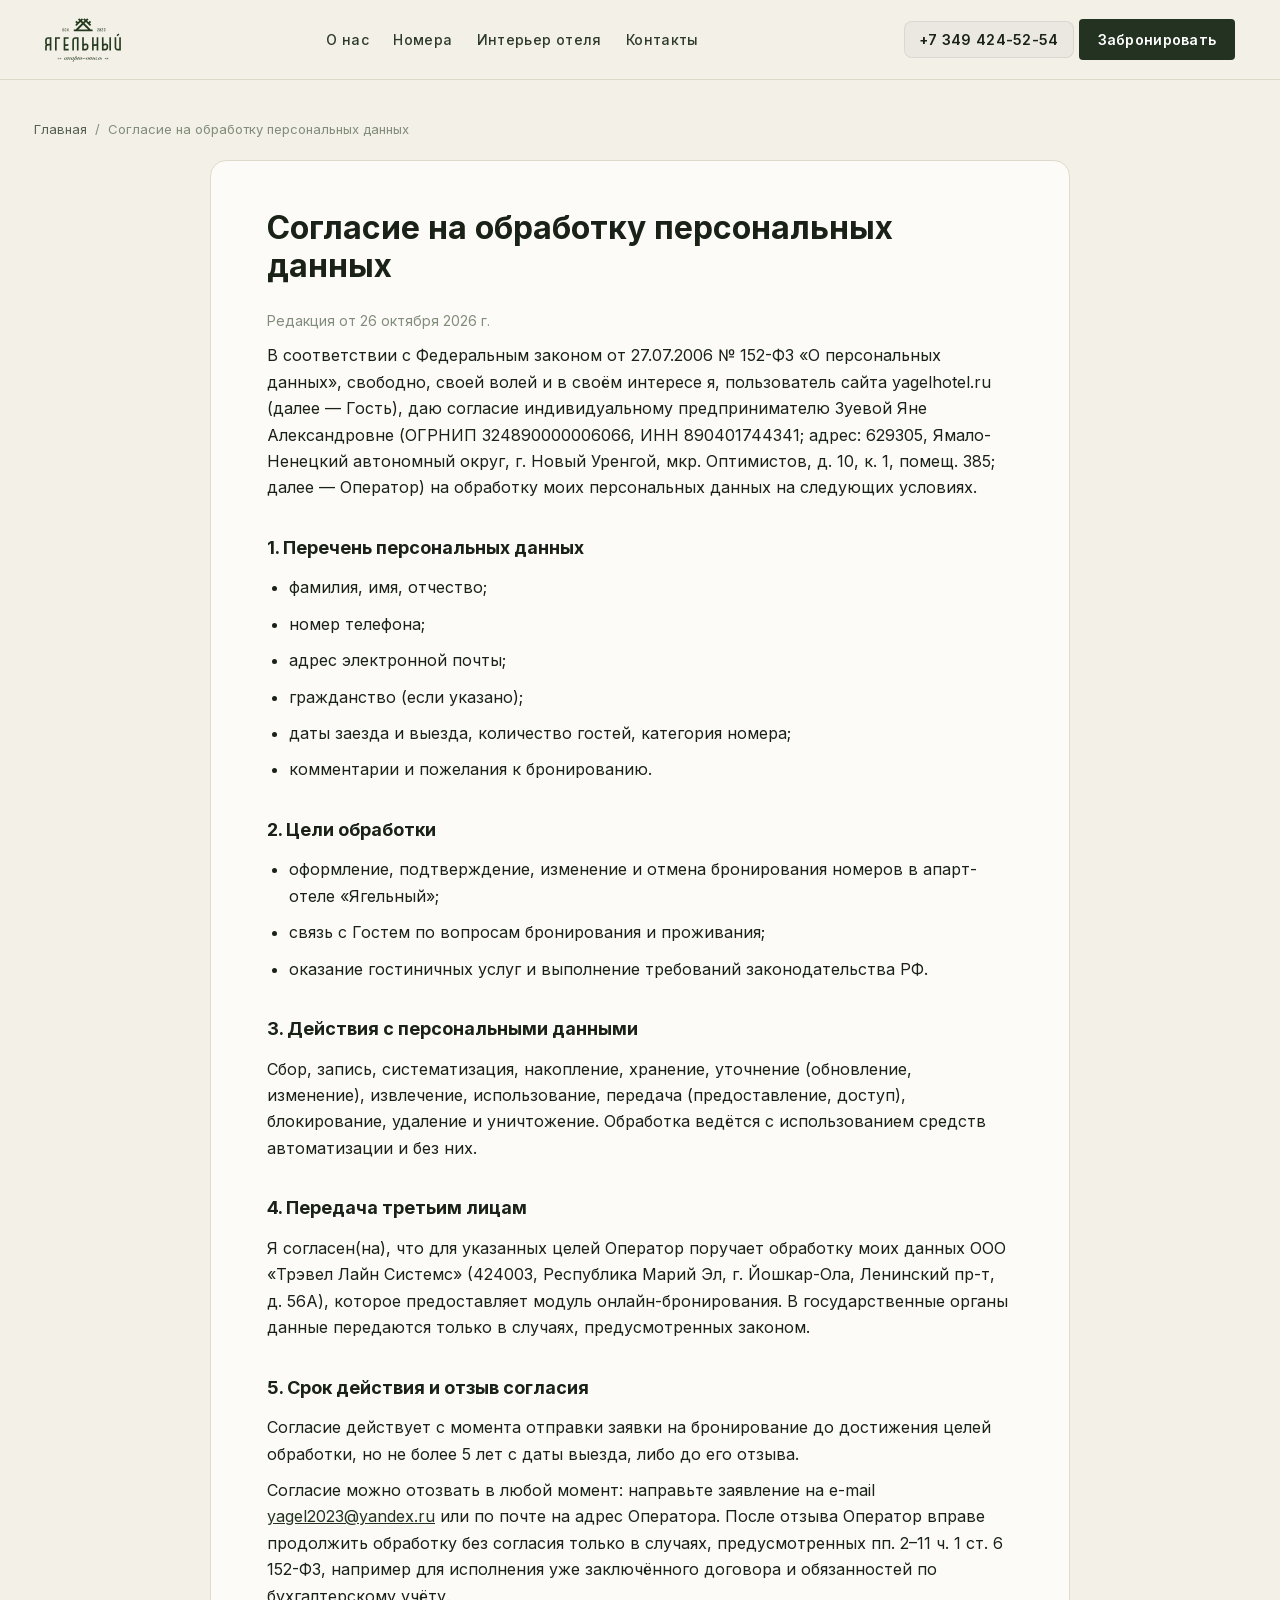
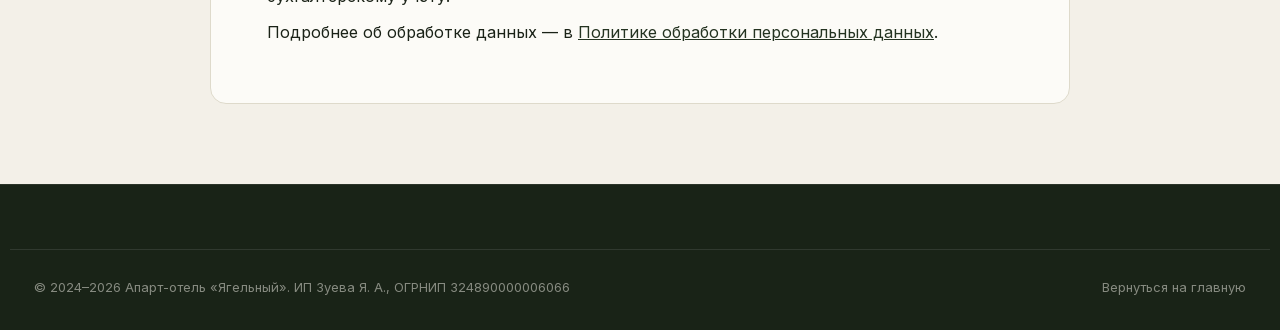
==== commit 5bf75d5a: "Юридические сведения и сверка данных с TravelLine - Подвал: реквизиты ИП, категория и номер в реестр" ====
--- a/agreement.html
+++ b/agreement.html
@@ -4,9 +4,12 @@
   <meta charset="UTF-8">
   <meta name="viewport" content="width=device-width, initial-scale=1.0">
   <title>Согласие на обработку персональных данных — Апарт-отель «Ягельный»</title>
-  <meta name="description" content="Согласие на обработку персональных данных гостей апарт-отеля «Ягельный» в Новом Уренгое в соответствии с 152-ФЗ.">
+  <meta name="description" content="Согласие на обработку персональных данных при бронировании номеров в апарт-отеле «Ягельный».">
+  <link rel="canonical" href="https://yagelhotel.ru/agreement.html">
+  <link rel="icon" type="image/svg+xml" href="assets/icons/favicon.svg">
+  <link rel="icon" type="image/png" sizes="32x32" href="assets/icons/favicon.png">
+  <link rel="stylesheet" href="assets/fonts/fonts.css">
   <link rel="stylesheet" href="css/style.css">
-  <link rel="icon" type="image/svg+xml" href="assets/icons/__.svg">
 </head>
 <body>
   <!-- Header -->
@@ -16,14 +19,14 @@
         <img src="assets/icons/svg_1714082821944.svg" alt="Апарт-отель Ягельный">
       </a>
       <nav class="header__nav">
-        <a href="index.html#about" class="header__nav-link">О нас</a>
+        <a href="index.html#concept" class="header__nav-link">О нас</a>
         <a href="index.html#rooms" class="header__nav-link">Номера</a>
         <a href="index.html#interer" class="header__nav-link">Интерьер отеля</a>
         <a href="index.html#contacts" class="header__nav-link">Контакты</a>
       </nav>
       <div class="header__contacts">
         <a href="tel:+73494245254" class="header__phone">+7 349 424-52-54</a>
-        <a href="index.html#rooms" class="btn btn--primary btn--sm">Забронировать</a>
+        <a href="index.html?tl-booking-open=true" class="btn btn--primary btn--sm">Забронировать</a>
       </div>
     </div>
   </header>
@@ -38,39 +41,38 @@
 
       <article class="legal-card">
         <h1>Согласие на обработку персональных данных</h1>
-        <p>
-          В соответствии с требованиями Федерального закона от 27.07.2006 № 152-ФЗ «О персональных данных», свободно, своей волей и в своем интересе я (далее — Гость / Пользователь) даю согласие Апарт-отелю «Ягельный» (далее — Оператор) на обработку моих персональных данных на следующих условиях:
-        </p>
+        <p class="legal-meta">Редакция от 26 октября 2026 г.</p>
+
+        <p>В соответствии с Федеральным законом от 27.07.2006 № 152-ФЗ «О персональных данных», свободно, своей волей и в своём интересе я, пользователь сайта yagelhotel.ru (далее — Гость), даю согласие индивидуальному предпринимателю Зуевой Яне Александровне (ОГРНИП 324890000006066, ИНН 890401744341; адрес: 629305, Ямало-Ненецкий автономный округ, г. Новый Уренгой, мкр. Оптимистов, д. 10, к. 1, помещ. 385; далее — Оператор) на обработку моих персональных данных на следующих условиях.</p>
 
         <h2>1. Перечень персональных данных</h2>
-        <p>Согласие дается на обработку следующих персональных данных, предоставленных мной при оформлении заявки на бронирование или заполнении форм обратной связи на сайте yagelhotel.ru:</p>
         <ul>
-          <li>Фамилия, имя, отчество;</li>
-          <li>Номер контактного телефона;</li>
-          <li>Адрес электронной почты (e-mail);</li>
-          <li>Сведения о периоде проживания, выбранной категории номера, количестве проживающих;</li>
-          <li>Дополнительные комментарии и пожелания к бронированию.</li>
+          <li>фамилия, имя, отчество;</li>
+          <li>номер телефона;</li>
+          <li>адрес электронной почты;</li>
+          <li>гражданство (если указано);</li>
+          <li>даты заезда и выезда, количество гостей, категория номера;</li>
+          <li>комментарии и пожелания к бронированию.</li>
         </ul>
 
-        <h2>2. Цели обработки персональных данных</h2>
-        <p>Обработка персональных данных осуществляется Оператором в целях:</p>
+        <h2>2. Цели обработки</h2>
         <ul>
-          <li>Оформления, подтверждения и сопровождения бронирования номеров в Апарт-отеле «Ягельный»;</li>
-          <li>Связи с клиентом для уточнения деталей заказа, информирования о статусе бронирования и предоставляемых услугах;</li>
-          <li>Обеспечения требований законодательства РФ о миграционном учете и правил предоставления гостиничных услуг в РФ;</li>
-          <li>Улучшения качества обслуживания и взаимодействия с гостями.</li>
+          <li>оформление, подтверждение, изменение и отмена бронирования номеров в апарт-отеле «Ягельный»;</li>
+          <li>связь с Гостем по вопросам бронирования и проживания;</li>
+          <li>оказание гостиничных услуг и выполнение требований законодательства РФ.</li>
         </ul>
 
         <h2>3. Действия с персональными данными</h2>
-        <p>Настоящее согласие предоставляется на осуществление любых действий в отношении моих персональных данных, которые необходимы для достижения указанных выше целей, включая: сбор, запись, систематизацию, накопление, хранение, уточнение (обновление, изменение), извлечение, использование, передачу (предоставление, доступ), обезличивание, блокирование, удаление, уничтожение персональных данных с использованием средств автоматизации или без таковых.</p>
+        <p>Сбор, запись, систематизация, накопление, хранение, уточнение (обновление, изменение), извлечение, использование, передача (предоставление, доступ), блокирование, удаление и уничтожение. Обработка ведётся с использованием средств автоматизации и без них.</p>
 
-        <h2>4. Срок действия согласия и порядок его отзыва</h2>
-        <p>Настоящее согласие вступает в силу с момента отправки формы на Сайте и действует до момента достижения целей обработки или до момента отзыва согласия.</p>
-        <p>Согласие может быть отозвано в любой момент путем направления письменного заявления Оператору на адрес электронной почты: <a href="mailto:yagel2023@yandex.ru" style="color: var(--color-primary); font-weight: 600;">yagel2023@yandex.ru</a>.</p>
+        <h2>4. Передача третьим лицам</h2>
+        <p>Я согласен(на), что для указанных целей Оператор поручает обработку моих данных ООО «Трэвел Лайн Системс» (424003, Республика Марий Эл, г. Йошкар-Ола, Ленинский пр-т, д. 56А), которое предоставляет модуль онлайн-бронирования. В государственные органы данные передаются только в случаях, предусмотренных законом.</p>
 
-        <p style="margin-top: 32px; font-size: 0.95rem; color: var(--color-text-muted);">
-          Адрес Оператора: Ямало-Ненецкий автономный округ, г. Новый Уренгой, мкр. Оптимистов, д. 10, к. 1. Телефон: +7 (3494) 24-52-54.
-        </p>
+        <h2>5. Срок действия и отзыв согласия</h2>
+        <p>Согласие действует с момента отправки заявки на бронирование до достижения целей обработки, но не более 5 лет с даты выезда, либо до его отзыва.</p>
+        <p>Согласие можно отозвать в любой момент: направьте заявление на e-mail <a href="mailto:yagel2023@yandex.ru">yagel2023@yandex.ru</a> или по почте на адрес Оператора. После отзыва Оператор вправе продолжить обработку без согласия только в случаях, предусмотренных пп. 2–11 ч. 1 ст. 6 152-ФЗ, например для исполнения уже заключённого договора и обязанностей по бухгалтерскому учёту.</p>
+
+        <p>Подробнее об обработке данных — в <a href="policy.html">Политике обработки персональных данных</a>.</p>
       </article>
     </div>
   </main>
@@ -78,7 +80,7 @@
   <!-- Footer -->
   <footer class="footer">
     <div class="container footer__bottom">
-      <div>© 2024–2026 Апарт-отель «Ягельный». Все права защищены.</div>
+      <div>© 2024–2026 Апарт-отель «Ягельный». ИП Зуева Я. А., ОГРНИП 324890000006066</div>
       <div><a href="index.html" class="footer__link">Вернуться на главную</a></div>
     </div>
   </footer>
--- a/assets/fonts/fonts.css
+++ b/assets/fonts/fonts.css
@@ -0,0 +1,37 @@
+/* Inter (SIL Open Font License 1.1), размещён локально, чтобы не передавать IP посетителей в Google */
+/* cyrillic-ext */
+@font-face {
+  font-family: 'Inter';
+  font-style: normal;
+  font-weight: 300 700;
+  font-display: swap;
+  src: url(inter-cyrillic-ext.woff2) format('woff2');
+  unicode-range: U+0460-052F, U+1C80-1C8A, U+20B4, U+2DE0-2DFF, U+A640-A69F, U+FE2E-FE2F;
+}
+/* cyrillic */
+@font-face {
+  font-family: 'Inter';
+  font-style: normal;
+  font-weight: 300 700;
+  font-display: swap;
+  src: url(inter-cyrillic.woff2) format('woff2');
+  unicode-range: U+0301, U+0400-045F, U+0490-0491, U+04B0-04B1, U+2116;
+}
+/* latin-ext */
+@font-face {
+  font-family: 'Inter';
+  font-style: normal;
+  font-weight: 300 700;
+  font-display: swap;
+  src: url(inter-latin-ext.woff2) format('woff2');
+  unicode-range: U+0100-02BA, U+02BD-02C5, U+02C7-02CC, U+02CE-02D7, U+02DD-02FF, U+0304, U+0308, U+0329, U+1D00-1DBF, U+1E00-1E9F, U+1EF2-1EFF, U+2020, U+20A0-20AB, U+20AD-20C4, U+2113, U+2C60-2C7F, U+A720-A7FF;
+}
+/* latin */
+@font-face {
+  font-family: 'Inter';
+  font-style: normal;
+  font-weight: 300 700;
+  font-display: swap;
+  src: url(inter-latin.woff2) format('woff2');
+  unicode-range: U+0000-00FF, U+0131, U+0152-0153, U+02BB-02BC, U+02C6, U+02DA, U+02DC, U+0304, U+0308, U+0329, U+2000-206F, U+20AC, U+2122, U+2191, U+2193, U+2212, U+2215, U+FEFF, U+FFFD;
+}
--- a/css/style.css
+++ b/css/style.css
@@ -3,7 +3,7 @@
    Глубокая природная палитра, баланс теплого камня и темной хвои
    ========================================================================== */
 
-@import url('https://fonts.googleapis.com/css2?family=Inter:wght@300;400;500;600;700&display=swap');
+/* Шрифт Inter подключается локально: assets/fonts/fonts.css */
 
 :root {
   /* Палитра тихого люкса (Warm Linen, Nordic Pine, Deep Slate) */
@@ -44,7 +44,7 @@
   --radius-md: 14px;
   --radius-lg: 20px;
   
-  --container-max: 1220px;
+  --container-max: 1260px;
   --header-height: 80px;
   
   --transition: all 0.25s cubic-bezier(0.2, 0, 0, 1);
@@ -1270,7 +1270,7 @@
 /* --- Секция: Почему выбирают нас (Фактурные карточки) --- */
 .why-grid {
   display: grid;
-  grid-template-columns: repeat(4, 1fr);
+  grid-template-columns: repeat(6, 1fr);
   gap: 24px;
 }
 
@@ -1278,9 +1278,22 @@
   background: var(--color-surface-warm);
   border: 1px solid var(--color-border);
   border-radius: var(--radius-md);
-  padding: 32px 26px;
+  padding: 32px 28px;
   transition: var(--transition);
   box-shadow: var(--shadow-card);
+  display: flex;
+  flex-direction: column;
+}
+
+.why-card:nth-child(1),
+.why-card:nth-child(2),
+.why-card:nth-child(3) {
+  grid-column: span 2;
+}
+
+.why-card:nth-child(4),
+.why-card:nth-child(5) {
+  grid-column: span 3;
 }
 
 .why-card:hover {
@@ -1315,120 +1328,161 @@
 /* --- Секция Номеров (Глубокий хвойный фон - Контраст роскоши) --- */
 .rooms-grid {
   display: grid;
-  grid-template-columns: repeat(3, 1fr);
-  gap: 28px;
+  grid-template-columns: repeat(2, 1fr);
+  gap: 32px;
   margin-bottom: 56px;
 }
 
 .room-card {
   background: var(--color-pine-card);
-  border: 1px solid rgba(255, 255, 255, 0.1);
+  border: 1px solid rgba(255, 255, 255, 0.12);
   border-radius: var(--radius-md);
   overflow: hidden;
   display: flex;
   flex-direction: column;
+  height: 100%;
   transition: var(--transition);
   box-shadow: var(--shadow-dark-card);
 }
 
 .room-card:hover {
   transform: translateY(-6px);
-  border-color: rgba(189, 163, 110, 0.4);
-  box-shadow: 0 16px 40px rgba(0, 0, 0, 0.4);
+  border-color: rgba(189, 163, 110, 0.5);
+  box-shadow: 0 20px 48px rgba(0, 0, 0, 0.45);
 }
 
 .room-card__media {
   position: relative;
-  height: 250px;
+  height: 310px;
   overflow: hidden;
   cursor: pointer;
+  flex-shrink: 0;
 }
 
 .room-card__img {
   width: 100%;
   height: 100%;
   object-fit: cover;
-  transition: transform 0.5s ease;
+  transition: transform 0.6s cubic-bezier(0.2, 0, 0, 1);
 }
 
 .room-card:hover .room-card__img {
-  transform: scale(1.05);
+  transform: scale(1.06);
 }
 
 .room-card__tag {
   position: absolute;
-  top: 14px;
-  left: 14px;
-  background: rgba(25, 35, 23, 0.88);
-  border: 1px solid rgba(255, 255, 255, 0.15);
-  backdrop-filter: blur(6px);
+  top: 16px;
+  left: 16px;
+  background: rgba(20, 28, 18, 0.88);
+  border: 1px solid rgba(255, 255, 255, 0.18);
+  backdrop-filter: blur(8px);
   color: var(--color-brass);
-  padding: 5px 12px;
+  padding: 6px 14px;
   border-radius: var(--radius-xs);
   font-size: 0.75rem;
   font-weight: 700;
-  letter-spacing: 0.06em;
+  letter-spacing: 0.08em;
   text-transform: uppercase;
 }
 
 .room-card__body {
-  padding: 26px;
+  padding: 28px 26px 30px;
   display: flex;
   flex-direction: column;
   flex-grow: 1;
 }
 
 .room-card__title {
-  font-size: 1.45rem;
+  font-size: 1.55rem;
   font-weight: 600;
   color: #ffffff;
-  margin-bottom: 8px;
+  margin-bottom: 12px;
+  line-height: 1.25;
 }
 
 .room-card__specs {
   display: flex;
-  align-items: center;
-  gap: 8px;
-  font-size: 0.8125rem;
-  color: var(--color-text-light-muted);
-  margin-bottom: 16px;
-}
-
-.room-card__specs span:not(:last-child)::after {
-  content: "·";
-  margin-left: 8px;
+  flex-wrap: wrap;
+  align-items: center;
+  gap: 6px 8px;
+  margin-bottom: 18px;
+}
+
+.spec-pill {
+  display: inline-flex;
+  align-items: center;
+  gap: 5px;
+  background: rgba(255, 255, 255, 0.05);
+  border: 1px solid rgba(255, 255, 255, 0.12);
+  border-radius: 6px;
+  padding: 5px 9px;
+  font-size: 0.775rem;
+  font-weight: 500;
+  color: #e6ede2;
+  white-space: nowrap;
+  line-height: 1;
+}
+
+.spec-pill svg {
+  color: var(--color-brass);
+  flex-shrink: 0;
+  width: 12px;
+  height: 12px;
 }
 
 .room-card__desc {
-  font-size: 0.9375rem;
-  color: rgba(244, 242, 234, 0.82);
-  line-height: 1.6;
+  font-size: 0.95rem;
+  color: rgba(244, 242, 234, 0.85);
+  line-height: 1.65;
   margin-bottom: 24px;
   flex-grow: 1;
 }
 
 .room-card__footer {
-  padding-top: 18px;
-  border-top: 1px solid rgba(255, 255, 255, 0.08);
+  margin-top: auto;
+  padding-top: 22px;
+  border-top: 1px solid rgba(255, 255, 255, 0.1);
   display: flex;
   align-items: center;
   justify-content: space-between;
+  gap: 16px;
+  flex-wrap: wrap;
+}
+
+.room-card__price-wrap {
+  display: inline-flex;
+  align-items: baseline;
+  gap: 8px;
+  white-space: nowrap;
+  flex-shrink: 0;
 }
 
 .room-card__price-value {
-  font-size: 1.5rem;
+  font-size: 1.75rem;
   font-weight: 700;
-  color: #ffffff;
+  color: var(--color-brass);
+  white-space: nowrap;
+  line-height: 1;
+  letter-spacing: -0.01em;
 }
 
 .room-card__price-unit {
-  font-size: 0.8125rem;
+  font-size: 0.875rem;
   color: var(--color-text-light-muted);
+  white-space: nowrap;
 }
 
 .room-card__actions {
   display: flex;
-  gap: 8px;
+  gap: 10px;
+  flex-shrink: 0;
+}
+
+.room-card__actions .btn {
+  padding: 11px 22px;
+  font-size: 0.875rem;
+  white-space: nowrap;
 }
 
 /* Блок комплектации номеров (внутри темной секции) */
@@ -3480,6 +3534,10 @@
 }
 
 /* --- Адаптивность --- */
+@media screen and (max-width: 1240px) {
+  .rooms-grid { grid-template-columns: repeat(2, 1fr); }
+}
+
 @media screen and (max-width: 1100px) {
   .video-features-row { grid-template-columns: repeat(2, 1fr); }
   .facilities-grid { grid-template-columns: 1fr; max-width: 540px; margin: 0 auto; }
@@ -3487,11 +3545,32 @@
   .editorial-grid { grid-template-columns: 1fr; gap: 36px; }
   .editorial-img-wrap { height: 360px; }
   .why-grid { grid-template-columns: repeat(2, 1fr); }
+  .why-card:nth-child(1),
+  .why-card:nth-child(2),
+  .why-card:nth-child(3),
+  .why-card:nth-child(4) {
+    grid-column: span 1;
+  }
+  .why-card:nth-child(5) {
+    grid-column: span 2;
+  }
   .amenities-grid { grid-template-columns: repeat(3, 1fr); }
-  .rooms-grid { grid-template-columns: 1fr; max-width: 560px; margin-left: auto; margin-right: auto; }
+  .rooms-grid { grid-template-columns: repeat(2, 1fr); }
   .reviews-grid { grid-template-columns: 1fr; max-width: 560px; margin-left: auto; margin-right: auto; }
   .contacts-grid { grid-template-columns: 1fr; }
   .footer__grid { grid-template-columns: 1fr 1fr; }
+}
+
+@media screen and (max-width: 860px) {
+  .rooms-grid { grid-template-columns: 1fr; max-width: 600px; margin-left: auto; margin-right: auto; }
+  .why-grid { grid-template-columns: 1fr; }
+  .why-card:nth-child(1),
+  .why-card:nth-child(2),
+  .why-card:nth-child(3),
+  .why-card:nth-child(4),
+  .why-card:nth-child(5) {
+    grid-column: span 1;
+  }
 }
 
 @media screen and (max-width: 1140px) {
@@ -3538,3 +3617,114 @@
   .footer__grid { grid-template-columns: 1fr; }
   .footer__bottom { flex-direction: column; gap: 10px; text-align: center; }
 }
+
+/* --- Юридические сведения в подвале --- */
+.footer__legal {
+  margin-top: 20px;
+  font-size: 0.75rem;
+  line-height: 1.6;
+  color: rgba(244, 242, 234, 0.45);
+}
+.footer__legal p + p { margin-top: 6px; }
+.footer__legal a {
+  color: rgba(244, 242, 234, 0.7);
+  text-decoration: underline;
+  text-underline-offset: 2px;
+}
+
+.rooms-price-note {
+  margin-top: 10px;
+  font-size: 0.875rem;
+  opacity: 0.8;
+}
+
+/* --- Уведомление о cookie --- */
+.cookie-banner {
+  position: fixed;
+  left: 16px;
+  right: 16px;
+  bottom: 16px;
+  z-index: 1000;
+  max-width: 720px;
+  margin: 0 auto;
+  display: flex;
+  align-items: center;
+  gap: 16px;
+  padding: 16px 20px;
+  background: var(--color-surface-warm);
+  border: 1px solid var(--color-border);
+  border-radius: 12px;
+  box-shadow: 0 8px 32px rgba(0, 0, 0, 0.16);
+}
+.cookie-banner[hidden] { display: none; }
+.cookie-banner__text {
+  margin: 0;
+  font-size: 0.8125rem;
+  line-height: 1.5;
+  color: var(--color-text-secondary);
+}
+.cookie-banner__text a {
+  color: var(--color-pine);
+  text-decoration: underline;
+}
+.cookie-banner__btn { flex-shrink: 0; min-height: 44px; }
+.tl-with-fancybox .cookie-banner { display: none !important; }
+
+@media screen and (max-width: 900px) {
+  .cookie-banner { bottom: calc(80px + env(safe-area-inset-bottom, 0px)); }
+}
+@media screen and (max-width: 600px) {
+  .cookie-banner {
+    left: 12px;
+    right: 12px;
+    flex-direction: column;
+    align-items: stretch;
+    gap: 10px;
+    padding: 12px 14px;
+  }
+  .cookie-banner__text { font-size: 0.75rem; line-height: 1.45; }
+}
+
+/* --- Юридические страницы --- */
+.legal-page {
+  padding: 120px 0 80px;
+}
+.breadcrumbs {
+  display: flex;
+  gap: 8px;
+  font-size: 0.8125rem;
+  color: var(--color-text-muted);
+  margin-bottom: 20px;
+}
+.breadcrumbs a { color: var(--color-text-secondary); }
+.legal-card {
+  max-width: 860px;
+  margin: 0 auto;
+  padding: 48px 56px;
+  background: var(--color-surface-warm);
+  border: 1px solid var(--color-border);
+  border-radius: 16px;
+  color: var(--color-text);
+  line-height: 1.65;
+}
+.legal-card h1 {
+  font-size: 2rem;
+  line-height: 1.2;
+  margin-bottom: 24px;
+}
+.legal-card h2 {
+  font-size: 1.125rem;
+  margin: 32px 0 12px;
+}
+.legal-card p, .legal-card li { margin-bottom: 10px; }
+.legal-card ul { padding-left: 22px; list-style: disc; }
+.legal-card a { color: var(--color-pine); text-decoration: underline; }
+.legal-card .legal-meta { font-size: 0.875rem; color: var(--color-text-muted); }
+.legal-card table { width: 100%; border-collapse: collapse; margin: 12px 0 16px; font-size: 0.9rem; }
+.legal-card th, .legal-card td { border: 1px solid var(--color-border); padding: 8px 10px; text-align: left; vertical-align: top; }
+@media screen and (max-width: 600px) {
+  .legal-page { padding: 96px 0 48px; }
+  .legal-card { padding: 28px 20px; border-radius: 12px; }
+  .legal-card h1 { font-size: 1.5rem; }
+  .legal-card table { display: block; overflow-x: auto; }
+}
